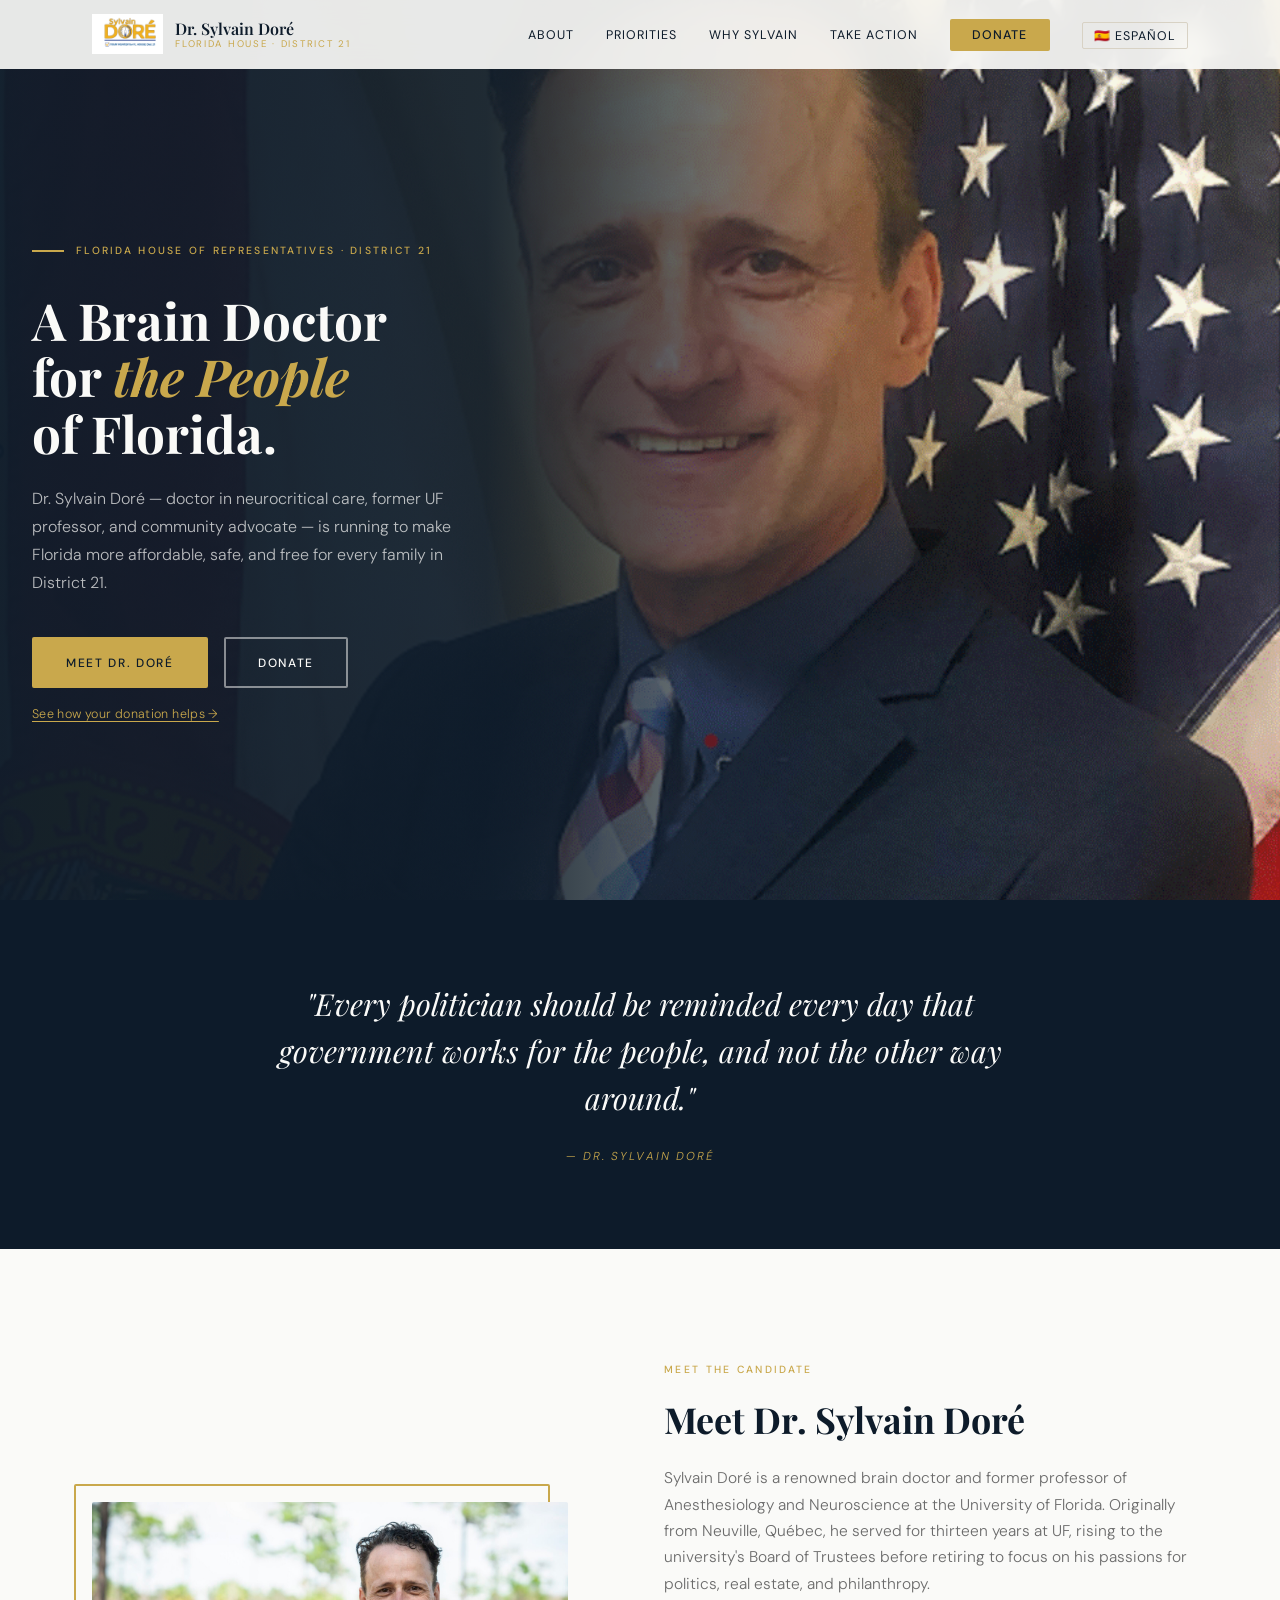
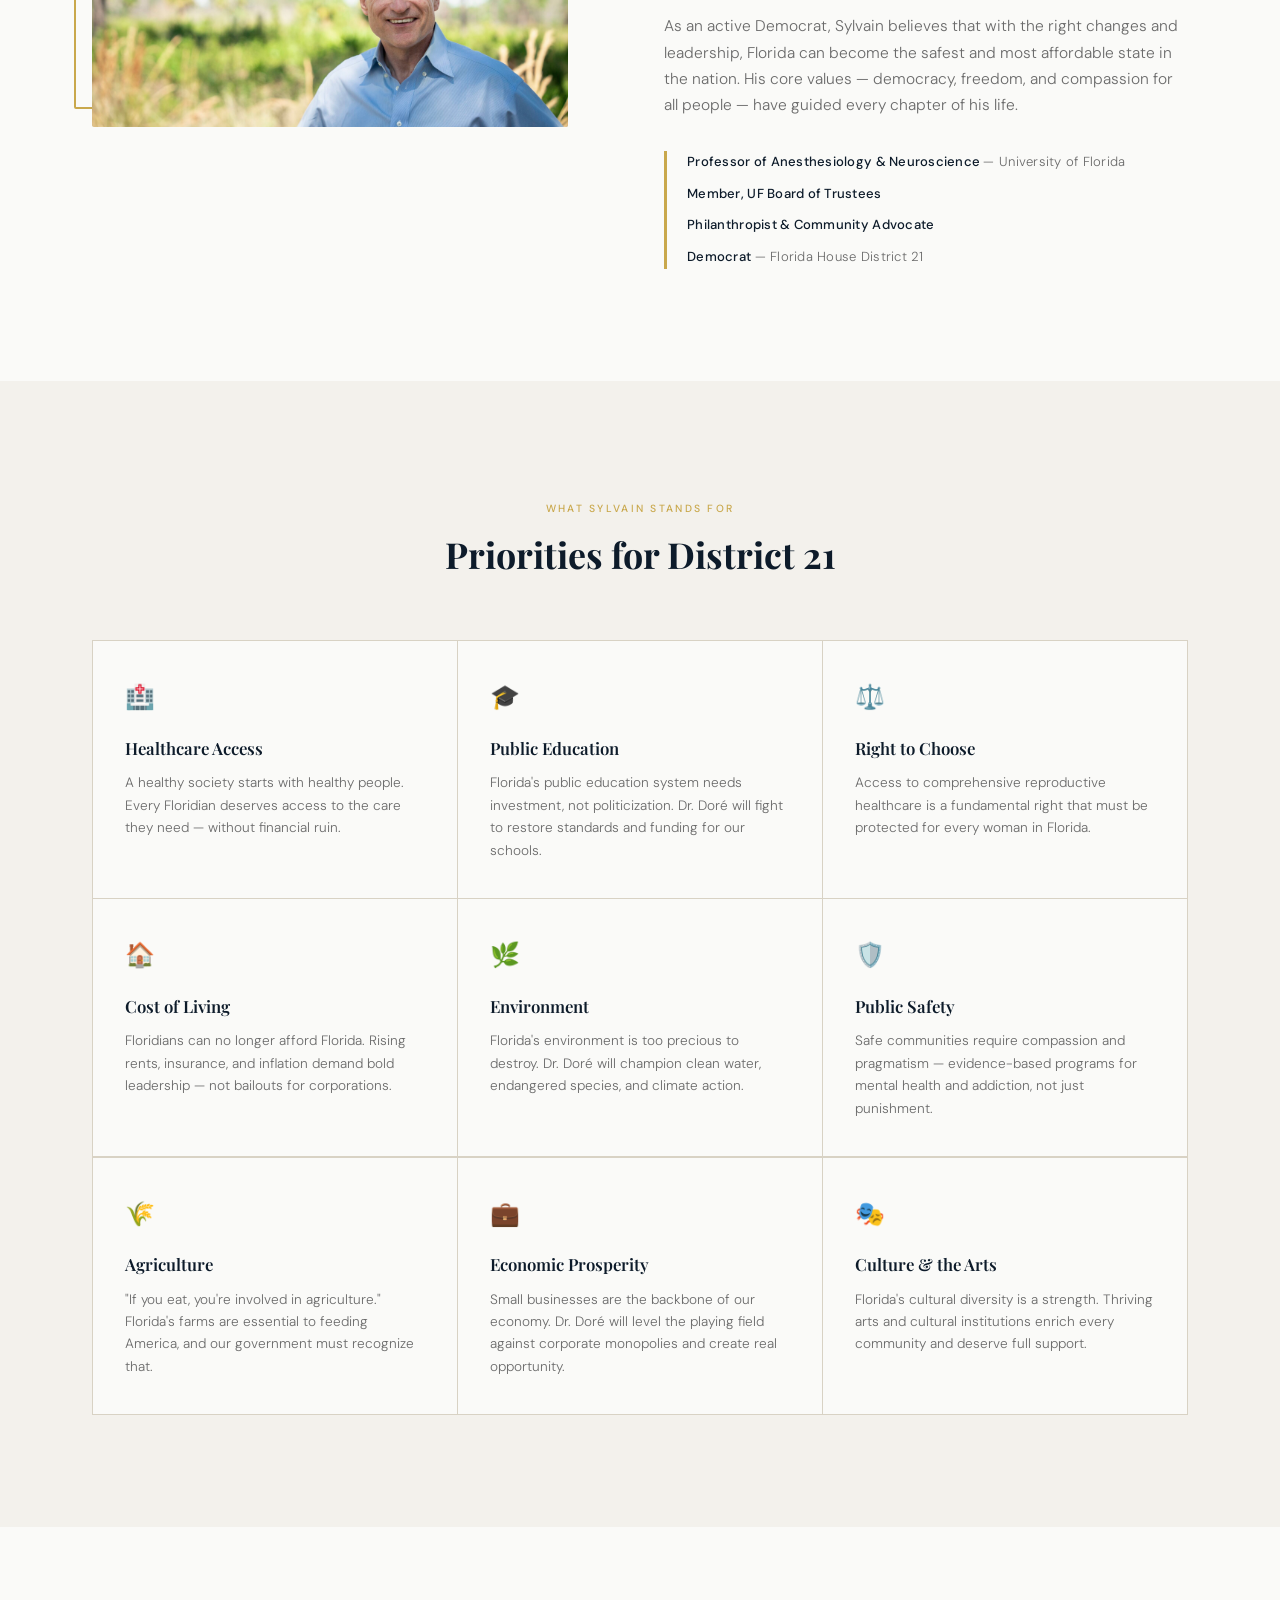
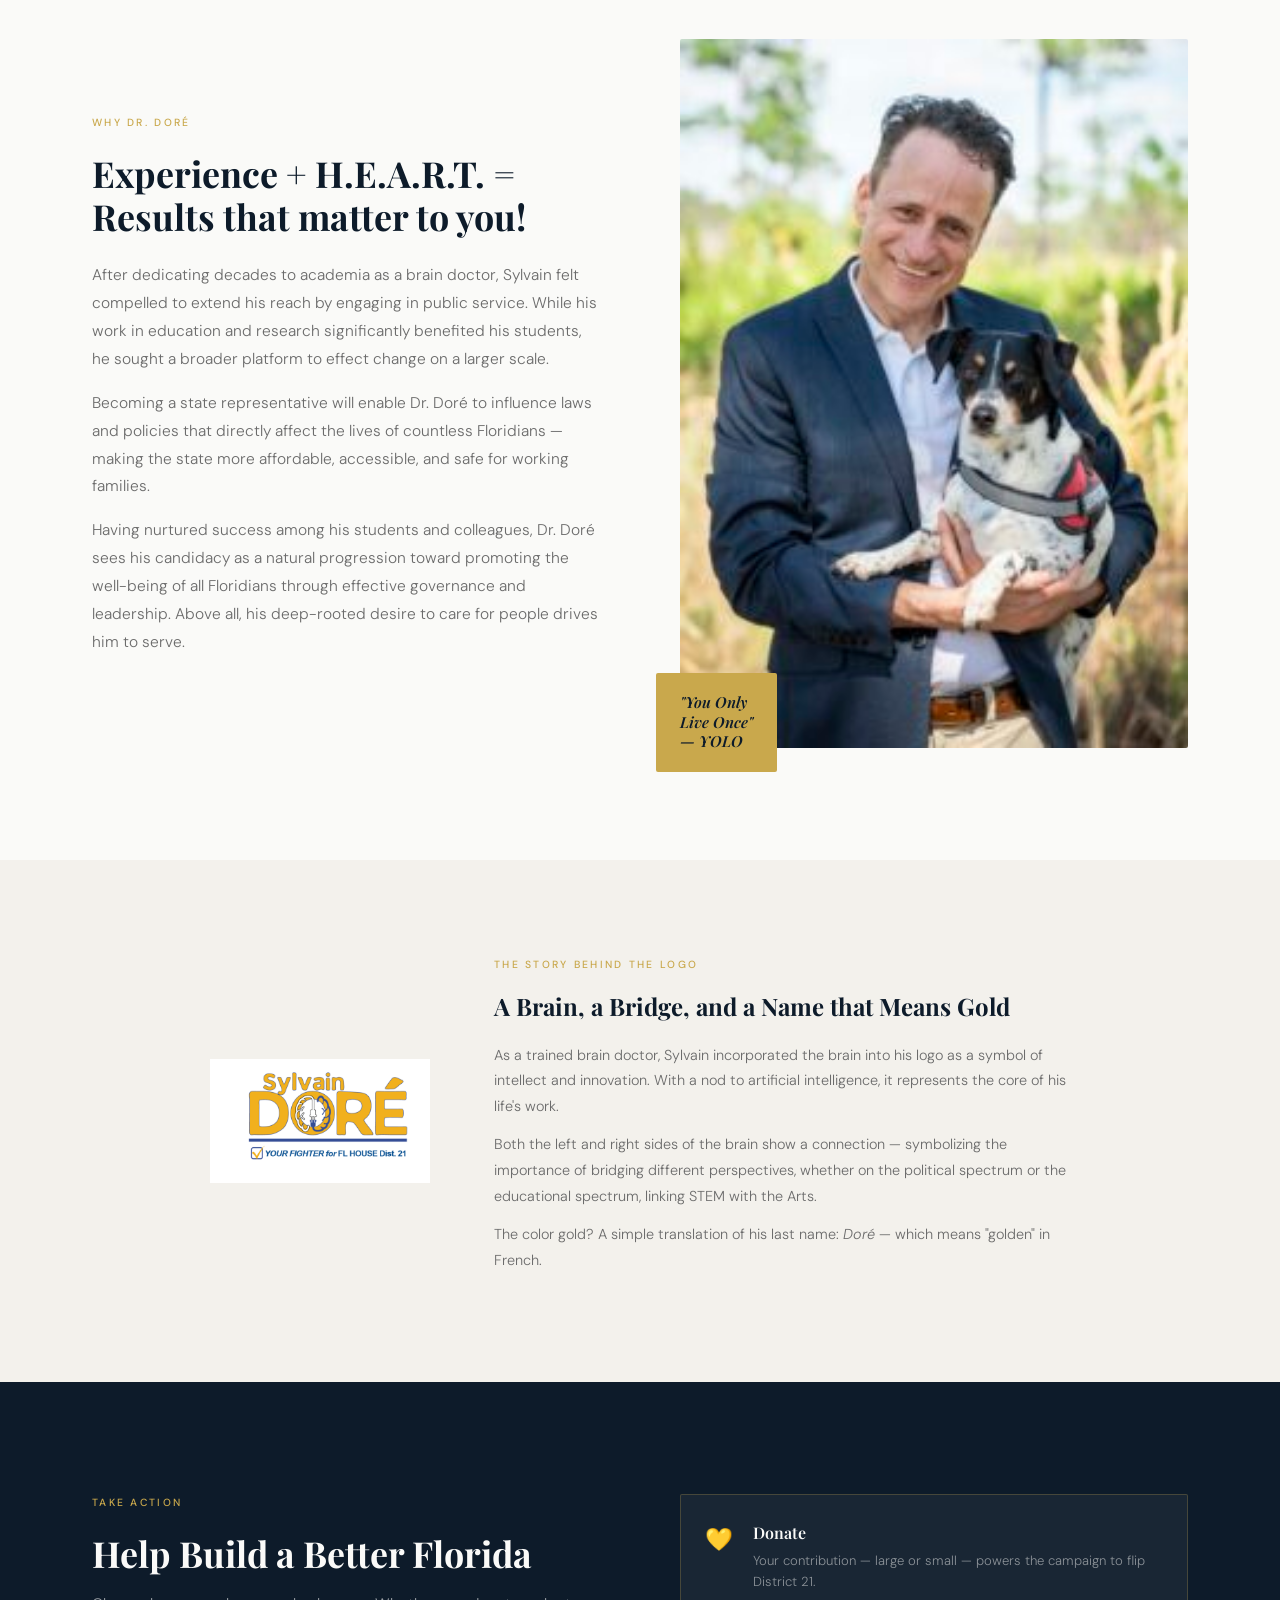
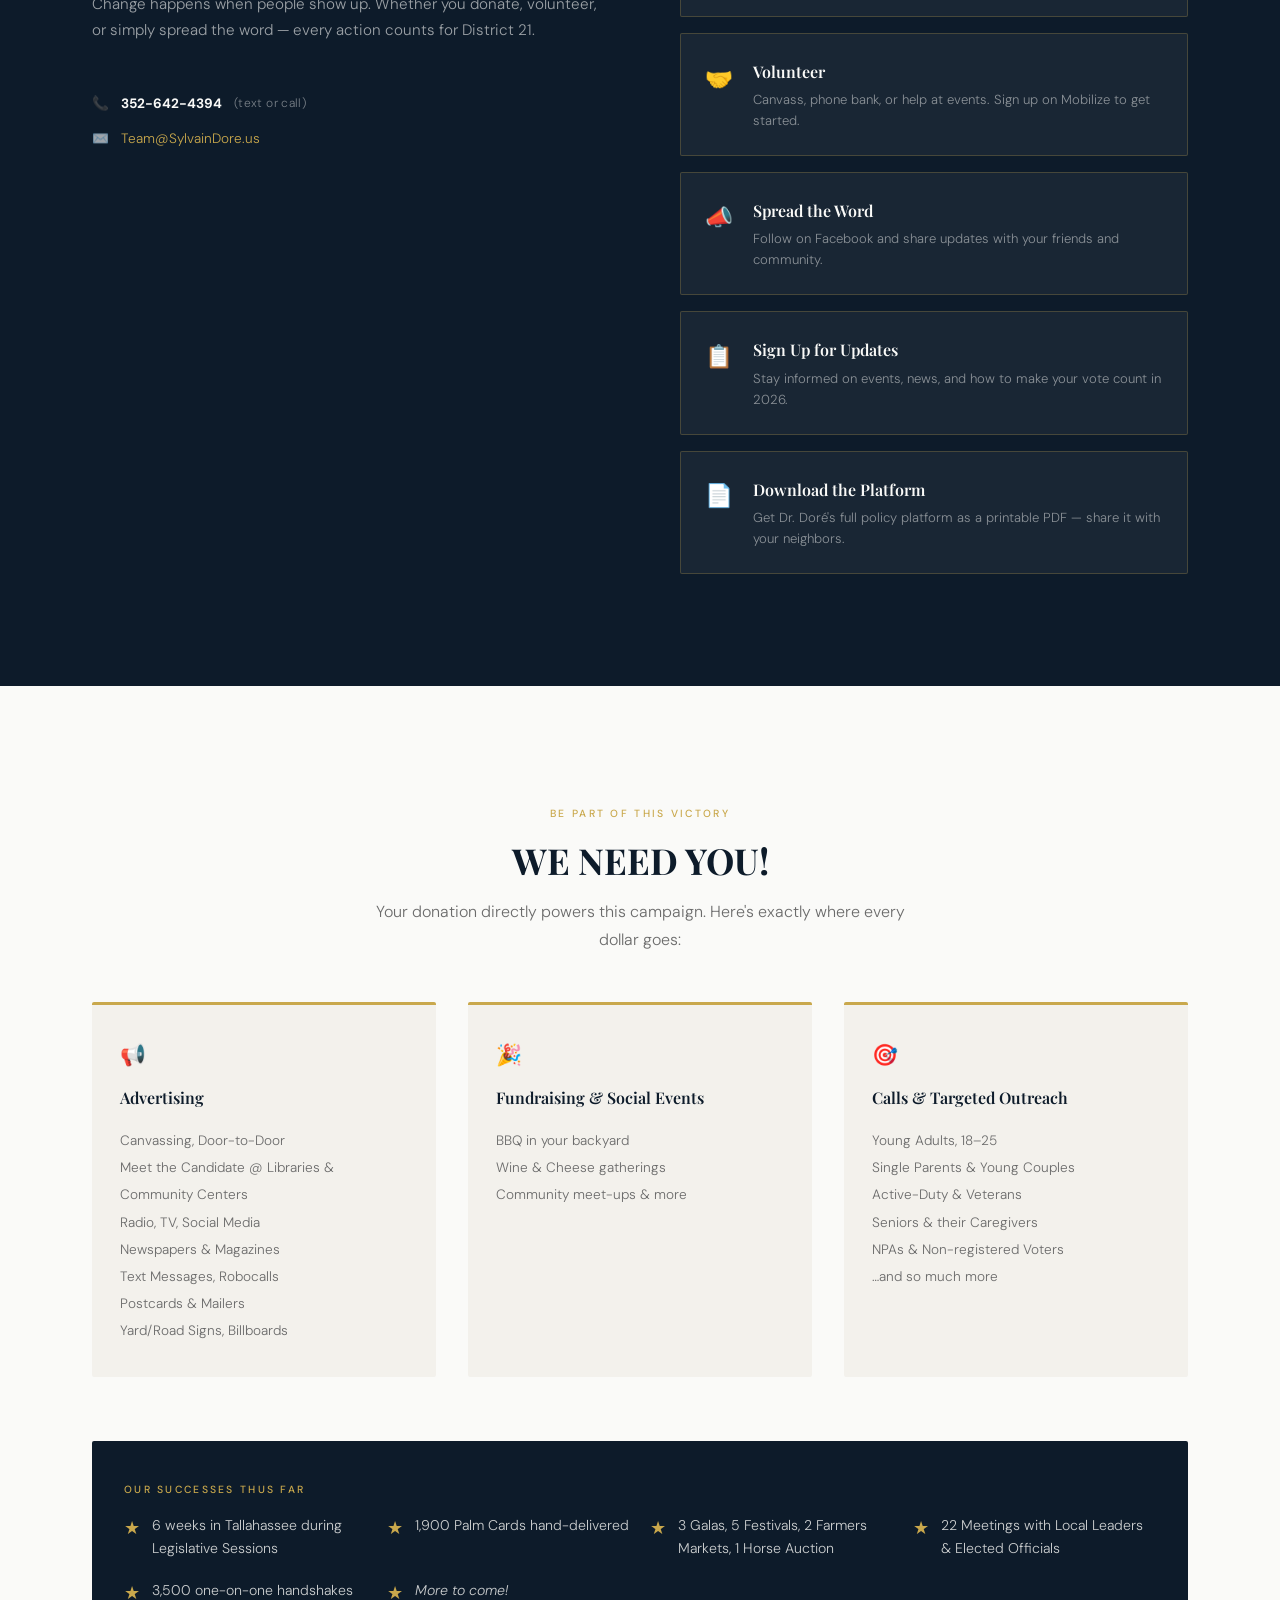
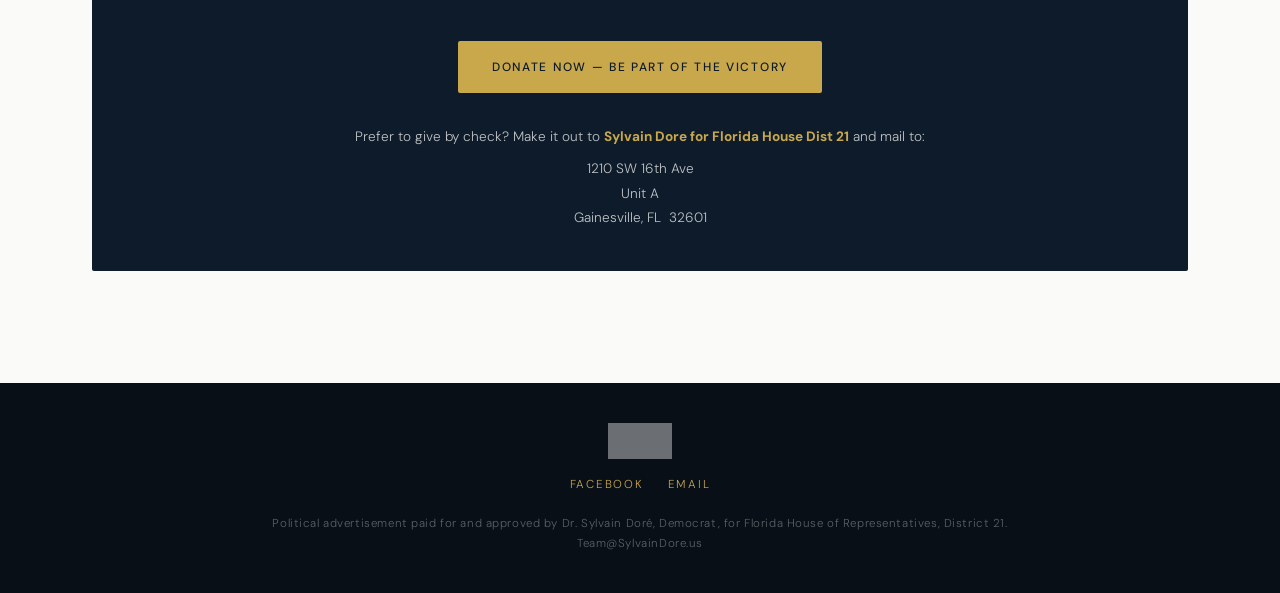
==== index.html @ 7afd7df5 "Initial commit: clean site files from server" ====
<!DOCTYPE html>
<html lang="en">
<head>
<meta charset="UTF-8" />
<meta name="viewport" content="width=device-width, initial-scale=1.0" />
<title>Dr. Sylvain Doré — Florida House District 21 | Gainesville, FL</title>
<meta name="description" content="Dr. Sylvain Doré is running for Florida House of Representatives District 21. Neuroscientist, former UF professor, and community advocate fighting for affordable, safe, and free Florida for every family in Gainesville and Alachua County." />
<meta name="keywords" content="Sylvain Doré, Florida House District 21, Gainesville Democrat, Alachua County, Florida House of Representatives, 2026 election" />
<meta name="robots" content="index, follow" />

<!-- Open Graph / Facebook -->
<meta property="og:type" content="website" />
<meta property="og:url" content="https://sylvaindore.us/" />
<meta property="og:title" content="Dr. Sylvain Doré — Florida House District 21" />
<meta property="og:description" content="Neuroscientist and community advocate running to make Florida more affordable, safe, and free for every family in District 21." />
<meta property="og:image" content="/assets/images/Sylvain_half_shot_right-1-scaled-e1713667068594.jpg" />
<meta property="og:locale" content="en_US" />
<meta property="og:site_name" content="Sylvain Doré for Florida House" />

<!-- Twitter Card (for link previews, even without an active account) -->
<meta name="twitter:card" content="summary_large_image" />
<meta name="twitter:title" content="Dr. Sylvain Doré — Florida House District 21" />
<meta name="twitter:description" content="Neuroscientist and community advocate running to make Florida more affordable, safe, and free for every family in District 21." />
<meta name="twitter:image" content="/assets/images/Sylvain_half_shot_right-1-scaled-e1713667068594.jpg" />

<link rel="preconnect" href="https://fonts.googleapis.com" />
<link rel="preconnect" href="https://fonts.gstatic.com" crossorigin />
<link href="https://fonts.googleapis.com/css2?family=Playfair+Display:ital,wght@0,400;0,600;0,700;1,400&family=DM+Sans:wght@300;400;500&display=swap" rel="stylesheet" />
<style>
  /* ── TOKENS ── */
  :root {
    --gold:       #C9A84C;
    --gold-light: #E8C97A;
    --navy:       #0D1B2A;
    --navy-mid:   #1A2E42;
    --white:      #FAFAF8;
    --off:        #F3F1EC;
    --text:       #1C1C1C;
    --muted:      #6B6B6B;
    --rule:       #D8D2C4;
    --ff-head:    'Playfair Display', Georgia, serif;
    --ff-body:    'DM Sans', sans-serif;
    --max:        1160px;
    --ease:       cubic-bezier(0.22, 1, 0.36, 1);
  }

  *, *::before, *::after { box-sizing: border-box; margin: 0; padding: 0; }

  html { scroll-behavior: smooth; font-size: 16px; }

  body {
    background: var(--white);
    color: var(--text);
    font-family: var(--ff-body);
    font-weight: 300;
    line-height: 1.7;
    -webkit-font-smoothing: antialiased;
  }

  img { display: block; max-width: 100%; }
  a { color: inherit; text-decoration: none; }

  /* ── UTILITY ── */
  .container { max-width: var(--max); margin: 0 auto; padding: 0 2rem; }
  .label {
    font-family: var(--ff-body);
    font-size: 0.65rem;
    font-weight: 500;
    letter-spacing: 0.22em;
    text-transform: uppercase;
    color: var(--gold);
  }
  .rule { width: 48px; height: 2px; background: var(--gold); display: block; }

  /* ── ANIMATIONS ── */
  @keyframes fadeUp {
    from { opacity: 0; transform: translateY(28px); }
    to   { opacity: 1; transform: translateY(0); }
  }
  @keyframes fadeIn {
    from { opacity: 0; }
    to   { opacity: 1; }
  }

  .reveal {
    opacity: 0;
    transform: translateY(24px);
    transition: opacity 0.8s var(--ease), transform 0.8s var(--ease);
  }
  .reveal.visible { opacity: 1; transform: translateY(0); }

  /* ── NAV ── */
  nav {
    position: fixed;
    top: 0; left: 0; right: 0;
    z-index: 100;
    background: rgba(250, 250, 248, 0.92);
    backdrop-filter: blur(12px);
    border-bottom: 1px solid transparent;
    transition: border-color 0.3s, box-shadow 0.3s;
  }
  nav.scrolled {
    border-color: var(--rule);
    box-shadow: 0 1px 20px rgba(0,0,0,0.06);
  }
  .nav-inner {
    display: flex;
    align-items: center;
    justify-content: space-between;
    height: 68px;
  }
  .nav-logo {
    display: flex;
    align-items: center;
    gap: 0.75rem;
  }
  .nav-logo img {
    height: 40px;
    width: auto;
  }
  .nav-wordmark {
    font-family: var(--ff-head);
    font-size: 1rem;
    font-weight: 600;
    line-height: 1.2;
    color: var(--navy);
  }
  .nav-wordmark span {
    display: block;
    font-family: var(--ff-body);
    font-size: 0.6rem;
    font-weight: 400;
    letter-spacing: 0.18em;
    text-transform: uppercase;
    color: var(--gold);
  }
  .nav-links {
    display: flex;
    align-items: center;
    gap: 2rem;
    list-style: none;
  }
  .nav-links a {
    font-size: 0.78rem;
    font-weight: 400;
    letter-spacing: 0.08em;
    text-transform: uppercase;
    color: var(--navy);
    transition: color 0.2s;
  }
  .nav-links a:hover { color: var(--gold); }

  /* ── LANG TOGGLE ── */
  .lang-toggle {
    font-size: 0.7rem;
    letter-spacing: 0.12em;
    text-transform: uppercase;
    color: var(--muted);
    border: 1px solid var(--rule);
    padding: 0.3rem 0.7rem;
    border-radius: 2px;
    transition: color 0.2s, border-color 0.2s;
  }
  .lang-toggle:hover { color: var(--gold); border-color: var(--gold); }

  /* ── HAMBURGER ── */
  .hamburger {
    display: none;
    flex-direction: column;
    justify-content: center;
    gap: 5px;
    width: 36px;
    height: 36px;
    background: none;
    border: none;
    cursor: pointer;
    padding: 4px;
    z-index: 200;
  }
  .hamburger span {
    display: block;
    height: 2px;
    background: var(--navy);
    border-radius: 2px;
    transition: transform 0.3s var(--ease), opacity 0.3s, width 0.3s;
    transform-origin: center;
  }
  .hamburger span:nth-child(2) { width: 70%; margin-left: auto; }
  .hamburger.open span:nth-child(1) { transform: translateY(7px) rotate(45deg); }
  .hamburger.open span:nth-child(2) { opacity: 0; width: 0; }
  .hamburger.open span:nth-child(3) { transform: translateY(-7px) rotate(-45deg); }

  /* ── MOBILE DRAWER ── */
  .mobile-drawer {
    display: none;
    position: fixed;
    top: 68px;
    left: 0; right: 0;
    background: rgba(250,250,248,0.97);
    backdrop-filter: blur(16px);
    border-bottom: 1px solid var(--rule);
    padding: 1.5rem 2rem 2rem;
    z-index: 99;
    flex-direction: column;
    gap: 0;
    transform: translateY(-8px);
    opacity: 0;
    transition: transform 0.3s var(--ease), opacity 0.3s;
    pointer-events: none;
  }
  .mobile-drawer.open {
    transform: translateY(0);
    opacity: 1;
    pointer-events: all;
  }
  .mobile-drawer a {
    font-size: 0.85rem;
    font-weight: 400;
    letter-spacing: 0.1em;
    text-transform: uppercase;
    color: var(--navy);
    padding: 0.9rem 0;
    border-bottom: 1px solid var(--rule);
    transition: color 0.2s;
  }
  .mobile-drawer a:last-child { border-bottom: none; }
  .mobile-drawer a:hover { color: var(--gold); }
  .mobile-drawer .btn-donate-mobile {
    margin-top: 1.25rem;
    background: var(--gold);
    color: var(--navy);
    font-weight: 500;
    padding: 0.85rem 1.5rem;
    border-radius: 2px;
    text-align: center;
    letter-spacing: 0.12em;
    border-bottom: none !important;
  }
  .mobile-drawer .btn-donate-mobile:hover { background: var(--gold-light); color: var(--navy); }
  .btn-donate {
    background: var(--gold);
    color: var(--navy) !important;
    font-weight: 500 !important;
    padding: 0.5rem 1.4rem;
    border-radius: 2px;
    transition: background 0.2s, transform 0.15s !important;
  }
  .btn-donate:hover { background: var(--gold-light) !important; transform: translateY(-1px); }

  /* ── HERO ── */
  #hero {
    min-height: 100svh;
    position: relative;
    display: flex;
    align-items: center;
    padding-top: 68px;
    background-image:
      linear-gradient(
        90deg,
        rgba(13,27,42,0.97) 0%,
        rgba(13,27,42,0.92) 38%,
        rgba(13,27,42,0.55) 58%,
        rgba(13,27,42,0.1) 75%,
        rgba(13,27,42,0) 85%
      ),
      url('/assets/images/dore_hero_mirrored_subject_right.png');
    background-size: cover;
    background-position: right center;
    animation: fadeIn 0.6s var(--ease) both;
  }
  .hero-text {
    position: relative;
    z-index: 2;
    display: flex;
    flex-direction: column;
    justify-content: center;
    padding: 6rem 3rem 6rem 2rem;
    max-width: 520px;
    margin-left: 0;
  }
  .hero-district {
    display: inline-flex;
    align-items: center;
    gap: 0.75rem;
    margin-bottom: 2rem;
  }
  .hero-district .rule { width: 32px; background: var(--gold); }
  .hero-h1 {
    font-family: var(--ff-head);
    font-size: clamp(2.6rem, 4vw, 3.6rem);
    font-weight: 700;
    line-height: 1.1;
    color: var(--white);
    margin-bottom: 1.5rem;
  }
  .hero-h1 em {
    font-style: italic;
    color: var(--gold);
  }
  .hero-sub {
    font-size: 1rem;
    color: rgba(250,250,248,0.72);
    max-width: 440px;
    margin-bottom: 2.5rem;
    line-height: 1.75;
  }
  .hero-ctas {
    display: flex;
    gap: 1rem;
    flex-wrap: wrap;
  }
  .btn-primary {
    background: var(--gold);
    color: var(--navy);
    font-family: var(--ff-body);
    font-size: 0.75rem;
    font-weight: 500;
    letter-spacing: 0.14em;
    text-transform: uppercase;
    padding: 0.85rem 2rem;
    border-radius: 2px;
    border: 2px solid var(--gold);
    cursor: pointer;
    transition: background 0.2s, color 0.2s, transform 0.15s;
  }
  .btn-primary:hover {
    background: var(--gold-light);
    border-color: var(--gold-light);
    transform: translateY(-2px);
  }
  .btn-secondary {
    background: transparent;
    color: var(--white);
    font-family: var(--ff-body);
    font-size: 0.75rem;
    font-weight: 500;
    letter-spacing: 0.14em;
    text-transform: uppercase;
    padding: 0.85rem 2rem;
    border-radius: 2px;
    border: 2px solid rgba(250,250,248,0.5);
    cursor: pointer;
    transition: background 0.2s, color 0.2s, border-color 0.2s, transform 0.15s;
  }
  .btn-secondary:hover {
    background: rgba(250,250,248,0.1);
    border-color: var(--white);
    transform: translateY(-2px);
  }

  /* ── QUOTE BAND ── */
  #quote-band {
    background: var(--navy);
    padding: 5rem 2rem;
    text-align: center;
  }
  .quote-text {
    font-family: var(--ff-head);
    font-size: clamp(1.3rem, 2.5vw, 1.9rem);
    font-style: italic;
    color: var(--white);
    max-width: 820px;
    margin: 0 auto 1.25rem;
    line-height: 1.55;
  }
  .quote-attr {
    font-size: 0.72rem;
    letter-spacing: 0.18em;
    text-transform: uppercase;
    color: var(--gold);
  }

  /* ── ABOUT ── */
  #about {
    padding: 7rem 0;
    background: var(--white);
  }
  .about-grid {
    display: grid;
    grid-template-columns: 1fr 1.1fr;
    gap: 6rem;
    align-items: center;
  }
  .about-image-wrap {
    position: relative;
  }
  .about-image-wrap img {
    width: 100%;
    border-radius: 2px;
    filter: grayscale(8%);
  }
  .about-image-wrap::before {
    content: '';
    position: absolute;
    top: -18px;
    left: -18px;
    right: 18px;
    bottom: 18px;
    border: 2px solid var(--gold);
    border-radius: 2px;
    z-index: -1;
  }
  .about-label { margin-bottom: 1.25rem; }
  .about-h2 {
    font-family: var(--ff-head);
    font-size: clamp(1.9rem, 2.8vw, 2.6rem);
    font-weight: 700;
    color: var(--navy);
    line-height: 1.2;
    margin-bottom: 1.5rem;
  }
  .about-body { color: var(--muted); font-size: 0.97rem; margin-bottom: 1rem; }
  .about-body:last-of-type { margin-bottom: 2rem; }
  .about-creds {
    display: flex;
    flex-direction: column;
    gap: 0.6rem;
    border-left: 3px solid var(--gold);
    padding-left: 1.25rem;
    margin-top: 1.75rem;
  }
  .about-cred {
    font-size: 0.82rem;
    font-weight: 500;
    color: var(--navy);
    letter-spacing: 0.02em;
  }
  .about-cred span { color: var(--muted); font-weight: 300; }

  /* ── PRIORITIES ── */
  #priorities {
    padding: 7rem 0;
    background: var(--off);
  }
  .section-header {
    text-align: center;
    margin-bottom: 4rem;
  }
  .section-label { margin-bottom: 1rem; display: inline-block; }
  .section-h2 {
    font-family: var(--ff-head);
    font-size: clamp(1.9rem, 2.8vw, 2.6rem);
    font-weight: 700;
    color: var(--navy);
    line-height: 1.2;
  }
  .priorities-grid {
    display: grid;
    grid-template-columns: repeat(3, 1fr);
    gap: 1.5px;
    background: var(--rule);
    border: 1.5px solid var(--rule);
  }
  .priority-card {
    background: var(--white);
    padding: 2.25rem 2rem;
    transition: background 0.25s;
    cursor: default;
  }
  .priority-card:hover { background: var(--navy); }
  .priority-card:hover .pc-icon { color: var(--gold); }
  .priority-card:hover .pc-title { color: var(--white); }
  .priority-card:hover .pc-text  { color: rgba(250,250,248,0.65); }
  .pc-icon {
    font-size: 1.5rem;
    margin-bottom: 1rem;
    color: var(--gold);
    transition: color 0.25s;
  }
  .pc-title {
    font-family: var(--ff-head);
    font-size: 1.05rem;
    font-weight: 600;
    color: var(--navy);
    margin-bottom: 0.6rem;
    transition: color 0.25s;
  }
  .pc-text {
    font-size: 0.85rem;
    color: var(--muted);
    line-height: 1.65;
    transition: color 0.25s;
  }

  /* ── WHY SYLVAIN ── */
  #why {
    padding: 7rem 0;
    background: var(--white);
  }
  .why-inner {
    display: grid;
    grid-template-columns: 1fr 1fr;
    gap: 5rem;
    align-items: center;
  }
  .why-h2 {
    font-family: var(--ff-head);
    font-size: clamp(1.9rem, 2.8vw, 2.6rem);
    font-weight: 700;
    color: var(--navy);
    margin-bottom: 1.5rem;
    line-height: 1.2;
  }
  .why-body { font-size: 0.97rem; color: var(--muted); margin-bottom: 1rem; line-height: 1.8; }
  .why-image {
    position: relative;
  }
  .why-image img {
    width: 100%;
    border-radius: 2px;
  }
  .why-badge {
    position: absolute;
    bottom: -1.5rem;
    left: -1.5rem;
    background: var(--gold);
    color: var(--navy);
    padding: 1.25rem 1.5rem;
    font-family: var(--ff-head);
    font-size: 0.95rem;
    font-style: italic;
    font-weight: 600;
    max-width: 220px;
    line-height: 1.3;
    border-radius: 2px;
  }

  /* ── LOGO STORY ── */
  #logo-story {
    padding: 6rem 0;
    background: var(--off);
  }
  .logo-inner {
    display: grid;
    grid-template-columns: auto 1fr;
    gap: 4rem;
    align-items: center;
    max-width: 860px;
    margin: 0 auto;
  }
  .logo-img-wrap { flex-shrink: 0; }
  .logo-img-wrap img { width: 220px; }
  .logo-story-h3 {
    font-family: var(--ff-head);
    font-size: 1.5rem;
    font-weight: 700;
    color: var(--navy);
    margin-bottom: 1rem;
  }
  .logo-story-body { font-size: 0.9rem; color: var(--muted); line-height: 1.8; margin-bottom: 0.75rem; }

  /* ── TAKE ACTION ── */
  #action {
    padding: 7rem 0;
    background: var(--navy);
  }
  .action-inner {
    display: grid;
    grid-template-columns: 1fr 1fr;
    gap: 5rem;
    align-items: start;
  }
  .action-h2 {
    font-family: var(--ff-head);
    font-size: clamp(1.9rem, 2.8vw, 2.6rem);
    font-weight: 700;
    color: var(--white);
    margin-bottom: 1rem;
    line-height: 1.2;
  }
  .action-sub { font-size: 0.95rem; color: rgba(250,250,248,0.6); margin-bottom: 2.5rem; line-height: 1.75; }
  .action-cards {
    display: flex;
    flex-direction: column;
    gap: 1rem;
  }
  .action-card {
    background: rgba(255,255,255,0.05);
    border: 1px solid rgba(201,168,76,0.25);
    border-radius: 2px;
    padding: 1.5rem;
    display: flex;
    align-items: flex-start;
    gap: 1.25rem;
    transition: background 0.2s, border-color 0.2s, transform 0.2s;
    cursor: pointer;
  }
  .action-card:hover {
    background: rgba(201,168,76,0.1);
    border-color: var(--gold);
    transform: translateX(4px);
  }
  .action-icon { font-size: 1.4rem; flex-shrink: 0; margin-top: 0.1rem; }
  .action-card-title {
    font-family: var(--ff-head);
    font-size: 1rem;
    font-weight: 600;
    color: var(--white);
    margin-bottom: 0.25rem;
  }
  .action-card-text { font-size: 0.82rem; color: rgba(250,250,248,0.5); line-height: 1.6; }
  .contact-block { margin-top: 3rem; }
  .contact-item {
    display: flex;
    align-items: center;
    gap: 0.75rem;
    color: rgba(250,250,248,0.6);
    font-size: 0.85rem;
    margin-bottom: 0.75rem;
  }
  .contact-item strong { color: var(--white); }

  /* ── FOOTER ── */
  footer {
    background: #080F17;
    padding: 2.5rem 2rem;
    text-align: center;
  }
  .footer-logo img { height: 36px; margin: 0 auto 1rem; }
  .footer-legal {
    font-size: 0.72rem;
    color: rgba(250,250,248,0.35);
    letter-spacing: 0.05em;
    line-height: 1.7;
  }
  .footer-social {
    display: flex;
    justify-content: center;
    gap: 1.5rem;
    margin-bottom: 1.25rem;
  }
  .footer-social a {
    font-size: 0.72rem;
    letter-spacing: 0.15em;
    text-transform: uppercase;
    color: var(--gold);
    transition: opacity 0.2s;
  }
  .footer-social a:hover { opacity: 0.7; }

  /* ── RESPONSIVE ── */
  @media (max-width: 900px) {
    #hero { background-position: center right 25%; }
    .hero-text { padding: 5rem 2rem 3rem; max-width: 100%; margin: 0; background: linear-gradient(to bottom, rgba(13,27,42,0.92) 0%, rgba(13,27,42,0.7) 100%); border-radius: 0; }
    .about-grid, .why-inner, .action-inner, .logo-inner { grid-template-columns: 1fr; gap: 3rem; }
    .about-image-wrap::before { display: none; }
    .priorities-grid { grid-template-columns: 1fr 1fr; }
    .why-badge { display: none; }
    .nav-links { display: none; }
    .hamburger { display: flex; }
    .mobile-drawer { display: flex; }
    .donate-cols { grid-template-columns: 1fr !important; }
  }
  @media (max-width: 580px) {
    .priorities-grid { grid-template-columns: 1fr; }
  }
</style>
</head>
<body>

<!-- ── NAV ── -->
<nav id="main-nav">
  <div class="container nav-inner">
    <a href="#hero" class="nav-logo">
      <img
        src="/assets/images/logo_dore.png"
        alt="Sylvain Doré logo"
        onerror="this.style.display='none'"
      />
      <div class="nav-wordmark">
        Dr. Sylvain Doré
        <span>Florida House · District 21</span>
      </div>
    </a>
    <ul class="nav-links">
      <li><a href="#about">About</a></li>
      <li><a href="#priorities">Priorities</a></li>
      <li><a href="#why">Why Sylvain</a></li>
      <li><a href="#action">Take Action</a></li>
      <li><a href="https://secure.actblue.com/donate/sylvain-dore-1" class="btn-donate" target="_blank" rel="noopener">Donate</a></li>
      <li><a href="/index-es.html" class="lang-toggle">🇪🇸 Español</a></li>
    </ul>

    <button class="hamburger" id="hamburger" aria-label="Open menu" aria-expanded="false">
      <span></span><span></span><span></span>
    </button>
  </div>
</nav>

<!-- ── MOBILE DRAWER ── -->
<div class="mobile-drawer" id="mobile-drawer" aria-hidden="true">
  <a href="#about" class="drawer-link">About</a>
  <a href="#priorities" class="drawer-link">Priorities</a>
  <a href="#why" class="drawer-link">Why Sylvain</a>
  <a href="#action" class="drawer-link">Take Action</a>
  <a href="/index-es.html" class="drawer-link">🇪🇸 Español</a>
  <a href="https://secure.actblue.com/donate/sylvain-dore-1" class="btn-donate-mobile" target="_blank" rel="noopener">Donate</a>
</div>

<!-- ── HERO ── -->
<section id="hero">
  <div class="hero-text">
    <div class="hero-district">
      <span class="rule"></span>
      <span class="label">Florida House of Representatives · District 21</span>
    </div>
    <h1 class="hero-h1">
      A Brain Doctor<br/>for <em>the People</em><br/>of Florida.
    </h1>
    <p class="hero-sub">
      Dr. Sylvain Doré — doctor in neurocritical care, former UF professor, and community advocate — is running to make Florida more affordable, safe, and free for every family in District 21.
    </p>
    <div class="hero-ctas">
      <a href="#about" class="btn-primary">Meet Dr. Doré</a>
      <a href="#donate-impact" class="btn-secondary">Donate</a>
    </div>
    <p style="margin-top:1rem;font-size:0.78rem;letter-spacing:0.03em;">
      <a href="#donate-impact" style="color:var(--gold);text-decoration:underline;text-underline-offset:3px;">See how your donation helps →</a>
    </p>
  </div>
</section>

<!-- ── QUOTE BAND ── -->
<section id="quote-band">
  <blockquote>
    <p class="quote-text">"Every politician should be reminded every day that government works for the people, and not the other way around."</p>
    <cite class="quote-attr">— Dr. Sylvain Doré</cite>
  </blockquote>
</section>

<!-- ── ABOUT ── -->
<section id="about">
  <div class="container">
    <div class="about-grid">
      <div class="about-image-wrap reveal">
        <img
          src="/assets/images/Sylvain_half_shot_right-1-scaled-e1713667068594.jpg"
          alt="Dr. Sylvain Doré — portrait"
        />
      </div>
      <div class="reveal">
        <p class="label about-label">Meet the Candidate</p>
        <h2 class="about-h2">Meet Dr. Sylvain Doré</h2>
        <p class="about-body">
          Sylvain Doré is a renowned brain doctor and former professor of Anesthesiology and Neuroscience at the University of Florida. Originally from Neuville, Québec, he served for thirteen years at UF, rising to the university's Board of Trustees before retiring to focus on his passions for politics, real estate, and philanthropy.
        </p>
        <p class="about-body">
          As an active Democrat, Sylvain believes that with the right changes and leadership, Florida can become the safest and most affordable state in the nation. His core values — democracy, freedom, and compassion for all people — have guided every chapter of his life.
        </p>
        <div class="about-creds">
          <div class="about-cred">Professor of Anesthesiology &amp; Neuroscience <span>— University of Florida</span></div>
          <div class="about-cred">Member, UF Board of Trustees</div>
          <div class="about-cred">Philanthropist &amp; Community Advocate</div>
          <div class="about-cred">Democrat <span>— Florida House District 21</span></div>
        </div>
      </div>
    </div>
  </div>
</section>

<!-- ── PRIORITIES ── -->
<section id="priorities">
  <div class="container">
    <div class="section-header reveal">
      <span class="label section-label">What Sylvain Stands For</span>
      <h2 class="section-h2">Priorities for District 21</h2>
    </div>
    <div class="priorities-grid">
      <div class="priority-card reveal">
        <div class="pc-icon">🏥</div>
        <div class="pc-title">Healthcare Access</div>
        <p class="pc-text">A healthy society starts with healthy people. Every Floridian deserves access to the care they need — without financial ruin.</p>
      </div>
      <div class="priority-card reveal">
        <div class="pc-icon">🎓</div>
        <div class="pc-title">Public Education</div>
        <p class="pc-text">Florida's public education system needs investment, not politicization. Dr. Doré will fight to restore standards and funding for our schools.</p>
      </div>
      <div class="priority-card reveal">
        <div class="pc-icon">⚖️</div>
        <div class="pc-title">Right to Choose</div>
        <p class="pc-text">Access to comprehensive reproductive healthcare is a fundamental right that must be protected for every woman in Florida.</p>
      </div>
      <div class="priority-card reveal">
        <div class="pc-icon">🏠</div>
        <div class="pc-title">Cost of Living</div>
        <p class="pc-text">Floridians can no longer afford Florida. Rising rents, insurance, and inflation demand bold leadership — not bailouts for corporations.</p>
      </div>
      <div class="priority-card reveal">
        <div class="pc-icon">🌿</div>
        <div class="pc-title">Environment</div>
        <p class="pc-text">Florida's environment is too precious to destroy. Dr. Doré will champion clean water, endangered species, and climate action.</p>
      </div>
      <div class="priority-card reveal">
        <div class="pc-icon">🛡️</div>
        <div class="pc-title">Public Safety</div>
        <p class="pc-text">Safe communities require compassion and pragmatism — evidence-based programs for mental health and addiction, not just punishment.</p>
      </div>
      <div class="priority-card reveal">
        <div class="pc-icon">🌾</div>
        <div class="pc-title">Agriculture</div>
        <p class="pc-text">"If you eat, you're involved in agriculture." Florida's farms are essential to feeding America, and our government must recognize that.</p>
      </div>
      <div class="priority-card reveal">
        <div class="pc-icon">💼</div>
        <div class="pc-title">Economic Prosperity</div>
        <p class="pc-text">Small businesses are the backbone of our economy. Dr. Doré will level the playing field against corporate monopolies and create real opportunity.</p>
      </div>
      <div class="priority-card reveal">
        <div class="pc-icon">🎭</div>
        <div class="pc-title">Culture &amp; the Arts</div>
        <p class="pc-text">Florida's cultural diversity is a strength. Thriving arts and cultural institutions enrich every community and deserve full support.</p>
      </div>
    </div>
  </div>
</section>

<!-- ── WHY SYLVAIN ── -->
<section id="why">
  <div class="container">
    <div class="why-inner">
      <div class="reveal">
        <span class="label" style="display:block;margin-bottom:1.25rem;">Why Dr. Doré</span>
        <h2 class="why-h2">Experience + H.E.A.R.T. = Results that matter to you!</h2>
        <p class="why-body">
          After dedicating decades to academia as a brain doctor, Sylvain felt compelled to extend his reach by engaging in public service. While his work in education and research significantly benefited his students, he sought a broader platform to effect change on a larger scale.
        </p>
        <p class="why-body">
          Becoming a state representative will enable Dr. Doré to influence laws and policies that directly affect the lives of countless Floridians — making the state more affordable, accessible, and safe for working families.
        </p>
        <p class="why-body">
          Having nurtured success among his students and colleagues, Dr. Doré sees his candidacy as a natural progression toward promoting the well-being of all Floridians through effective governance and leadership. Above all, his deep-rooted desire to care for people drives him to serve.
        </p>
      </div>
      <div class="why-image reveal">
        <img
          src="/assets/uploads/2024/06/Syl_Yolo5-215x300.jpg"
          alt="Sylvain Doré with YOLO"
        />
        <div class="why-badge">"You Only<br/>Live Once"<br/>— YOLO</div>
      </div>
    </div>
  </div>
</section>

<!-- ── LOGO STORY ── -->
<section id="logo-story">
  <div class="container">
    <div class="logo-inner reveal">
      <div class="logo-img-wrap">
        <img
          src="/assets/images/logo_dore.png"
          alt="Sylvain Doré campaign logo"
        />
      </div>
      <div>
        <span class="label" style="display:block;margin-bottom:0.75rem;">The Story Behind the Logo</span>
        <h3 class="logo-story-h3">A Brain, a Bridge, and a Name that Means Gold</h3>
        <p class="logo-story-body">
          As a trained brain doctor, Sylvain incorporated the brain into his logo as a symbol of intellect and innovation. With a nod to artificial intelligence, it represents the core of his life's work.
        </p>
        <p class="logo-story-body">
          Both the left and right sides of the brain show a connection — symbolizing the importance of bridging different perspectives, whether on the political spectrum or the educational spectrum, linking STEM with the Arts.
        </p>
        <p class="logo-story-body">
          The color gold? A simple translation of his last name: <em>Doré</em> — which means "golden" in French.
        </p>
      </div>
    </div>
  </div>
</section>

<!-- ── TAKE ACTION ── -->
<section id="action">
  <div class="container">
    <div class="action-inner">
      <div class="reveal">
        <span class="label" style="display:block;margin-bottom:1.25rem;color:var(--gold);">Take Action</span>
        <h2 class="action-h2">Help Build a Better Florida</h2>
        <p class="action-sub">
          Change happens when people show up. Whether you donate, volunteer, or simply spread the word — every action counts for District 21.
        </p>
        <div class="contact-block">
          <div class="contact-item">📞 <strong>352-642-4394</strong> <span style="font-size:0.75rem;font-weight:300;color:rgba(250,250,248,0.45);letter-spacing:0.03em;">(text or call)</span></div>
          <div class="contact-item">✉️ <a href="mailto:Team@SylvainDore.us" style="color:var(--gold)">Team@SylvainDore.us</a></div>
        </div>
      </div>
      <div class="action-cards reveal">
        <a href="https://secure.actblue.com/donate/sylvain-dore-1" target="_blank" rel="noopener" class="action-card">
          <div class="action-icon">💛</div>
          <div>
            <div class="action-card-title">Donate</div>
            <p class="action-card-text">Your contribution — large or small — powers the campaign to flip District 21.</p>
          </div>
        </a>
        <a href="https://www.mobilize.us/sylvaindore/" target="_blank" class="action-card">
          <div class="action-icon">🤝</div>
          <div>
            <div class="action-card-title">Volunteer</div>
            <p class="action-card-text">Canvass, phone bank, or help at events. Sign up on Mobilize to get started.</p>
          </div>
        </a>
        <a href="https://www.facebook.com/profile.php?id=61557299093159" target="_blank" class="action-card">
          <div class="action-icon">📣</div>
          <div>
            <div class="action-card-title">Spread the Word</div>
            <p class="action-card-text">Follow on Facebook and share updates with your friends and community.</p>
          </div>
        </a>
        <a href="https://sylvaindore.us/take-action-contact-us/" target="_blank" class="action-card">
          <div class="action-icon">📋</div>
          <div>
            <div class="action-card-title">Sign Up for Updates</div>
            <p class="action-card-text">Stay informed on events, news, and how to make your vote count in 2026.</p>
          </div>
        </a>
        <a href="/assets/docs/dore-platform-2026.pdf" download class="action-card">
          <div class="action-icon">📄</div>
          <div>
            <div class="action-card-title">Download the Platform</div>
            <p class="action-card-text">Get Dr. Doré's full policy platform as a printable PDF — share it with your neighbors.</p>
          </div>
        </a>
      </div>
    </div>
  </div>
</section>

<!-- ── DONATION IMPACT ── -->
<section id="donate-impact" style="padding:7rem 0;background:var(--white);">
  <div class="container">
    <div class="section-header reveal" style="margin-bottom:3rem;">
      <span class="label section-label">Be Part of This Victory</span>
      <h2 class="section-h2" style="color:var(--navy);">WE NEED YOU!</h2>
      <p style="margin-top:1rem;font-size:1rem;color:var(--muted);max-width:560px;margin-left:auto;margin-right:auto;line-height:1.75;">Your donation directly powers this campaign. Here's exactly where every dollar goes:</p>
    </div>
    <div style="display:grid;grid-template-columns:repeat(3,1fr);gap:2rem;" class="donate-cols">

      <div class="reveal" style="background:var(--off);border-top:3px solid var(--gold);padding:2rem 1.75rem;border-radius:2px;">
        <div style="font-size:1.3rem;margin-bottom:0.75rem;">📢</div>
        <div style="font-family:var(--ff-head);font-size:1rem;font-weight:600;color:var(--navy);margin-bottom:1rem;">Advertising</div>
        <ul style="list-style:none;font-size:0.85rem;color:var(--muted);line-height:2;">
          <li>Canvassing, Door-to-Door</li>
          <li>Meet the Candidate @ Libraries &amp; Community Centers</li>
          <li>Radio, TV, Social Media</li>
          <li>Newspapers &amp; Magazines</li>
          <li>Text Messages, Robocalls</li>
          <li>Postcards &amp; Mailers</li>
          <li>Yard/Road Signs, Billboards</li>
        </ul>
      </div>

      <div class="reveal" style="background:var(--off);border-top:3px solid var(--gold);padding:2rem 1.75rem;border-radius:2px;">
        <div style="font-size:1.3rem;margin-bottom:0.75rem;">🎉</div>
        <div style="font-family:var(--ff-head);font-size:1rem;font-weight:600;color:var(--navy);margin-bottom:1rem;">Fundraising &amp; Social Events</div>
        <ul style="list-style:none;font-size:0.85rem;color:var(--muted);line-height:2;">
          <li>BBQ in your backyard</li>
          <li>Wine &amp; Cheese gatherings</li>
          <li>Community meet-ups &amp; more</li>
        </ul>
      </div>

      <div class="reveal" style="background:var(--off);border-top:3px solid var(--gold);padding:2rem 1.75rem;border-radius:2px;">
        <div style="font-size:1.3rem;margin-bottom:0.75rem;">🎯</div>
        <div style="font-family:var(--ff-head);font-size:1rem;font-weight:600;color:var(--navy);margin-bottom:1rem;">Calls &amp; Targeted Outreach</div>
        <ul style="list-style:none;font-size:0.85rem;color:var(--muted);line-height:2;">
          <li>Young Adults, 18–25</li>
          <li>Single Parents &amp; Young Couples</li>
          <li>Active-Duty &amp; Veterans</li>
          <li>Seniors &amp; their Caregivers</li>
          <li>NPAs &amp; Non-registered Voters</li>
          <li>…and so much more</li>
        </ul>
      </div>

    </div>

    <!-- Successes -->
    <div class="reveal" style="margin-top:4rem;background:var(--navy);border-radius:2px;padding:2.5rem 2rem;">
      <p class="label" style="margin-bottom:1rem;display:block;">Our Successes Thus Far</p>
      <div style="display:grid;grid-template-columns:repeat(auto-fit,minmax(200px,1fr));gap:1.25rem;">
        <div style="display:flex;align-items:flex-start;gap:0.75rem;">
          <span style="color:var(--gold);font-size:1.1rem;flex-shrink:0;">★</span>
          <span style="font-size:0.88rem;color:rgba(250,250,248,0.8);line-height:1.6;">6 weeks in Tallahassee during Legislative Sessions</span>
        </div>
        <div style="display:flex;align-items:flex-start;gap:0.75rem;">
          <span style="color:var(--gold);font-size:1.1rem;flex-shrink:0;">★</span>
          <span style="font-size:0.88rem;color:rgba(250,250,248,0.8);line-height:1.6;">1,900 Palm Cards hand-delivered</span>
        </div>
        <div style="display:flex;align-items:flex-start;gap:0.75rem;">
          <span style="color:var(--gold);font-size:1.1rem;flex-shrink:0;">★</span>
          <span style="font-size:0.88rem;color:rgba(250,250,248,0.8);line-height:1.6;">3 Galas, 5 Festivals, 2 Farmers Markets, 1 Horse Auction</span>
        </div>
        <div style="display:flex;align-items:flex-start;gap:0.75rem;">
          <span style="color:var(--gold);font-size:1.1rem;flex-shrink:0;">★</span>
          <span style="font-size:0.88rem;color:rgba(250,250,248,0.8);line-height:1.6;">22 Meetings with Local Leaders &amp; Elected Officials</span>
        </div>
        <div style="display:flex;align-items:flex-start;gap:0.75rem;">
          <span style="color:var(--gold);font-size:1.1rem;flex-shrink:0;">★</span>
          <span style="font-size:0.88rem;color:rgba(250,250,248,0.8);line-height:1.6;">3,500 one-on-one handshakes</span>
        </div>
        <div style="display:flex;align-items:flex-start;gap:0.75rem;">
          <span style="color:var(--gold);font-size:1.1rem;flex-shrink:0;">★</span>
          <span style="font-size:0.88rem;color:rgba(250,250,248,0.8);line-height:1.6;font-style:italic;">More to come!</span>
        </div>
      </div>
      <div style="margin-top:2rem;text-align:center;">
        <a href="https://secure.actblue.com/donate/sylvain-dore-1" target="_blank" rel="noopener" class="btn-primary" style="display:inline-block;background:var(--gold);color:var(--navy);border-color:var(--gold);">Donate Now — Be Part of the Victory</a>
      </div>
      <div style="margin-top:2rem;text-align:center;color:rgba(250,250,248,0.75);font-size:0.85rem;line-height:1.8;">
        <p>Prefer to give by check? Make it out to <strong style="color:var(--gold);">Sylvain Dore for Florida House Dist 21</strong> and mail to:</p>
        <p style="margin-top:0.5rem;">1210 SW 16th Ave<br/>Unit A<br/>Gainesville, FL &nbsp;32601</p>
      </div>
    </div>

  </div>
</section>

<!-- ── FOOTER ── -->
<footer>
  <div class="footer-logo">
    <img
      src="/assets/images/logo_dore.png"
      alt="Sylvain Doré logo"
      style="filter:brightness(0) invert(1) opacity(0.4);"
      onerror="this.style.display='none'"
    />
  </div>
  <div class="footer-social">
    <a href="https://www.facebook.com/profile.php?id=61557299093159" target="_blank">Facebook</a>
    <a href="mailto:Team@SylvainDore.us">Email</a>
  </div>
  <p class="footer-legal">
    Political advertisement paid for and approved by Dr. Sylvain Doré, Democrat, for Florida House of Representatives, District 21.<br/>
    Team@SylvainDore.us
  </p>
</footer>

<script>
  // Nav scroll state
  const nav = document.getElementById('main-nav');
  window.addEventListener('scroll', () => {
    nav.classList.toggle('scrolled', window.scrollY > 20);
  }, { passive: true });

  // Hamburger / mobile drawer
  const hamburger = document.getElementById('hamburger');
  const drawer = document.getElementById('mobile-drawer');
  hamburger.addEventListener('click', () => {
    const isOpen = hamburger.classList.toggle('open');
    drawer.classList.toggle('open', isOpen);
    hamburger.setAttribute('aria-expanded', isOpen);
    drawer.setAttribute('aria-hidden', !isOpen);
  });
  // Close drawer on link click
  drawer.querySelectorAll('a').forEach(link => {
    link.addEventListener('click', () => {
      hamburger.classList.remove('open');
      drawer.classList.remove('open');
      hamburger.setAttribute('aria-expanded', false);
      drawer.setAttribute('aria-hidden', true);
    });
  });
  // Close drawer on outside click
  document.addEventListener('click', (e) => {
    if (!nav.contains(e.target) && !drawer.contains(e.target)) {
      hamburger.classList.remove('open');
      drawer.classList.remove('open');
      hamburger.setAttribute('aria-expanded', false);
      drawer.setAttribute('aria-hidden', true);
    }
  });

  // Scroll reveal
  const revealEls = document.querySelectorAll('.reveal');
  const observer = new IntersectionObserver((entries) => {
    entries.forEach((entry, i) => {
      if (entry.isIntersecting) {
        // stagger siblings slightly
        const siblings = [...entry.target.parentElement.querySelectorAll('.reveal')];
        const idx = siblings.indexOf(entry.target);
        setTimeout(() => {
          entry.target.classList.add('visible');
        }, idx * 80);
        observer.unobserve(entry.target);
      }
    });
  }, { threshold: 0.12 });
  revealEls.forEach(el => observer.observe(el));
</script>
</body>
</html>
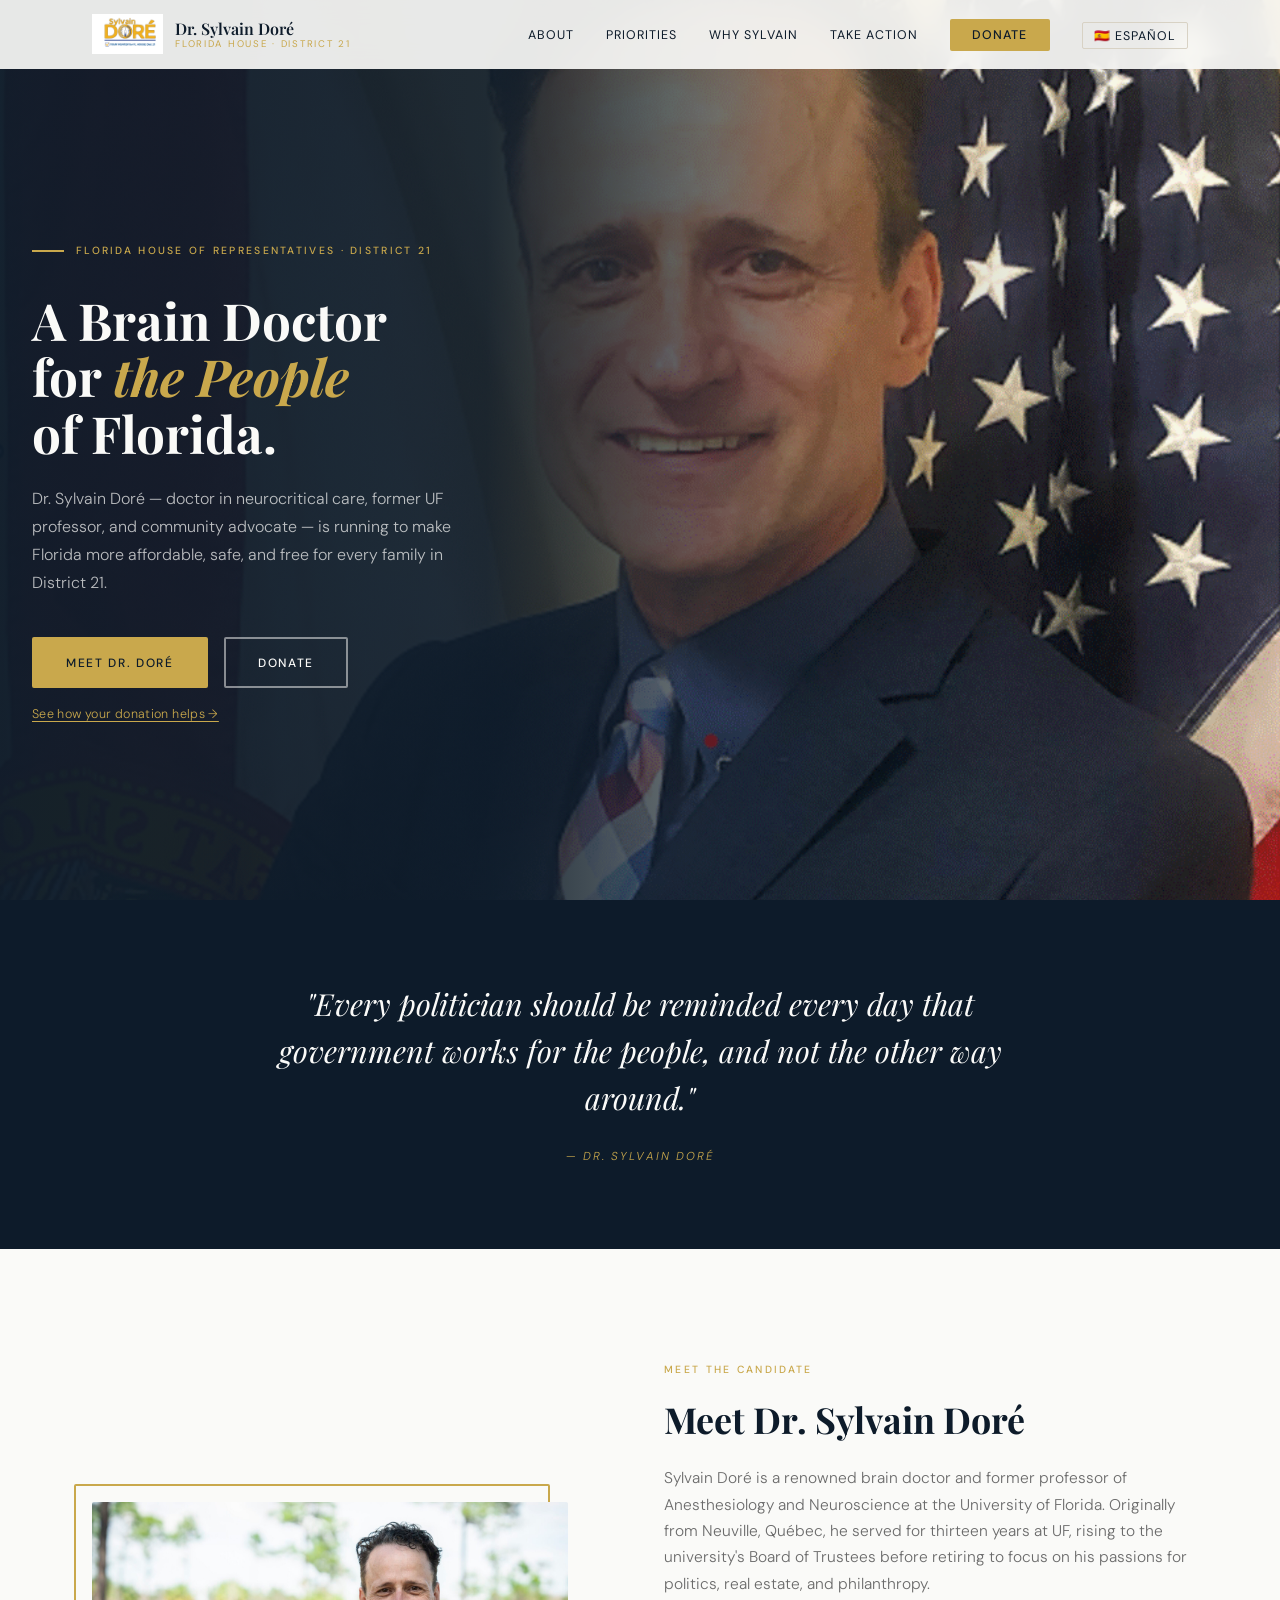
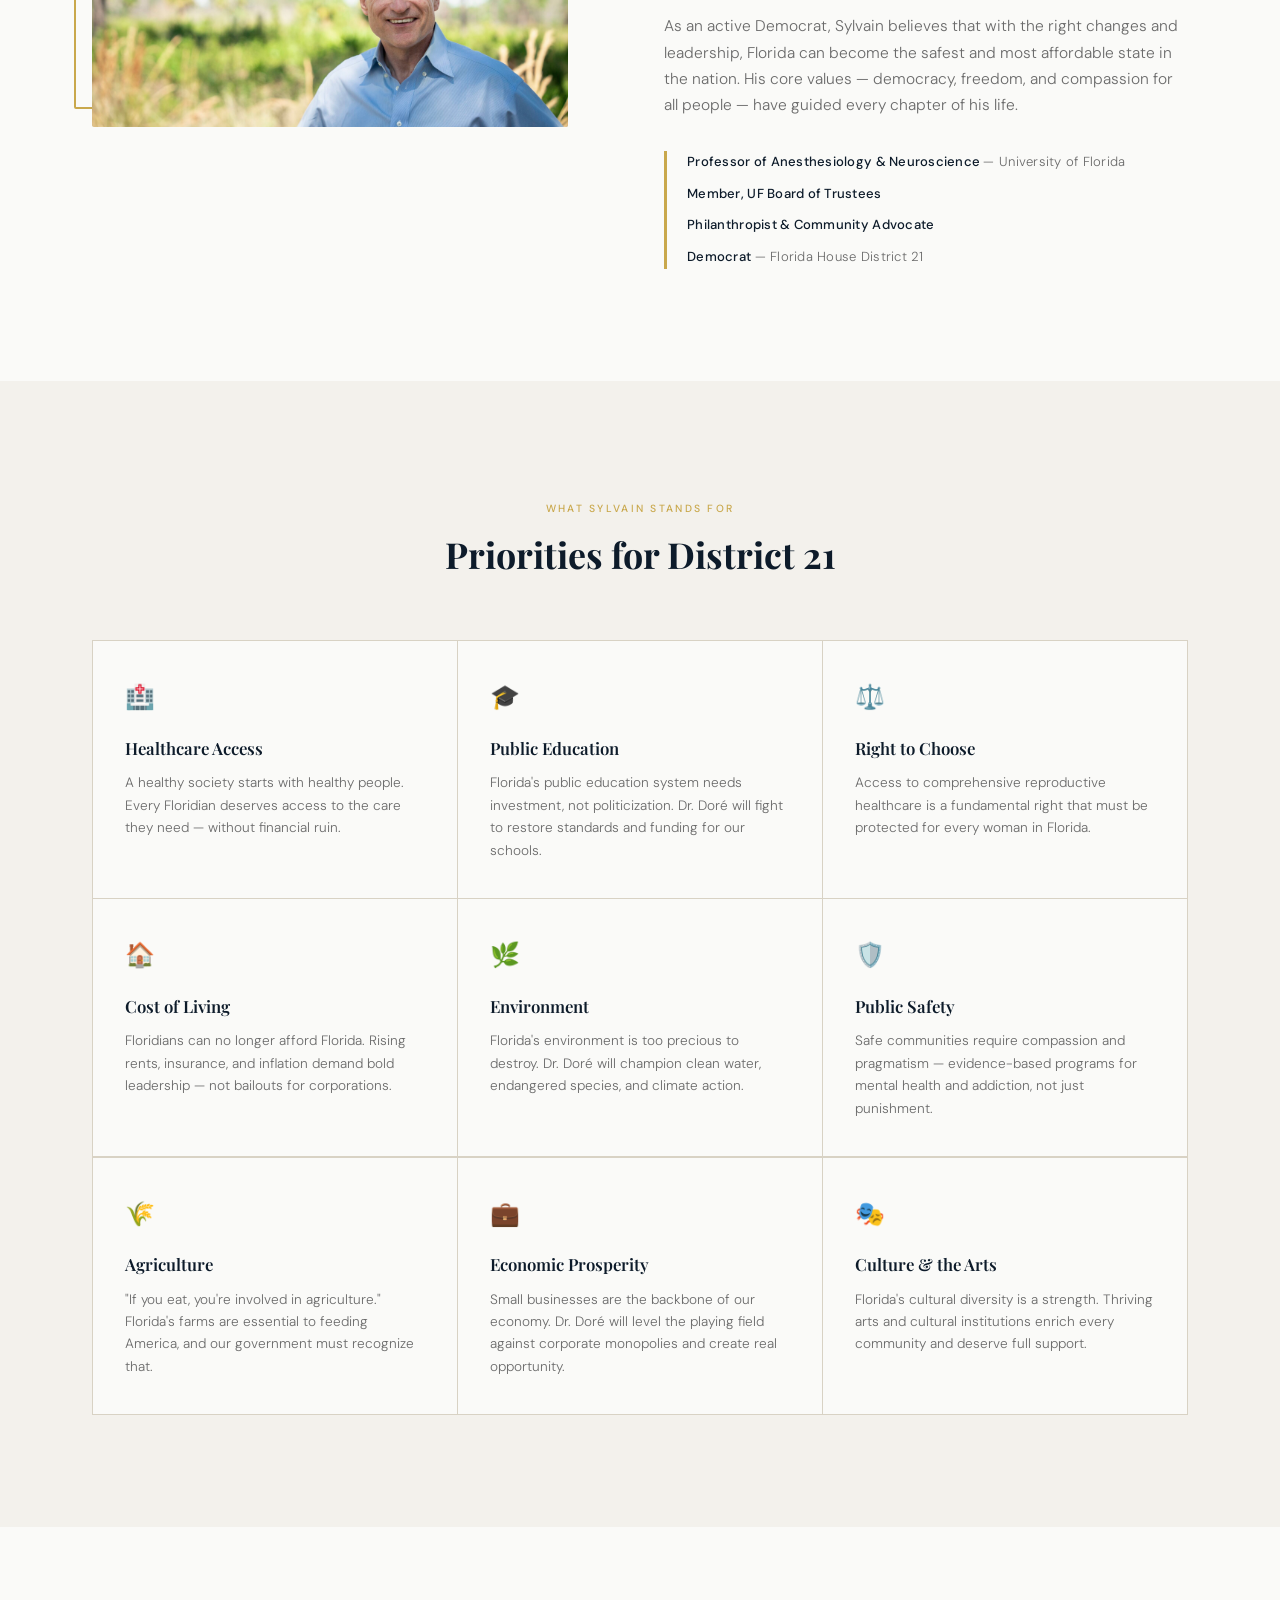
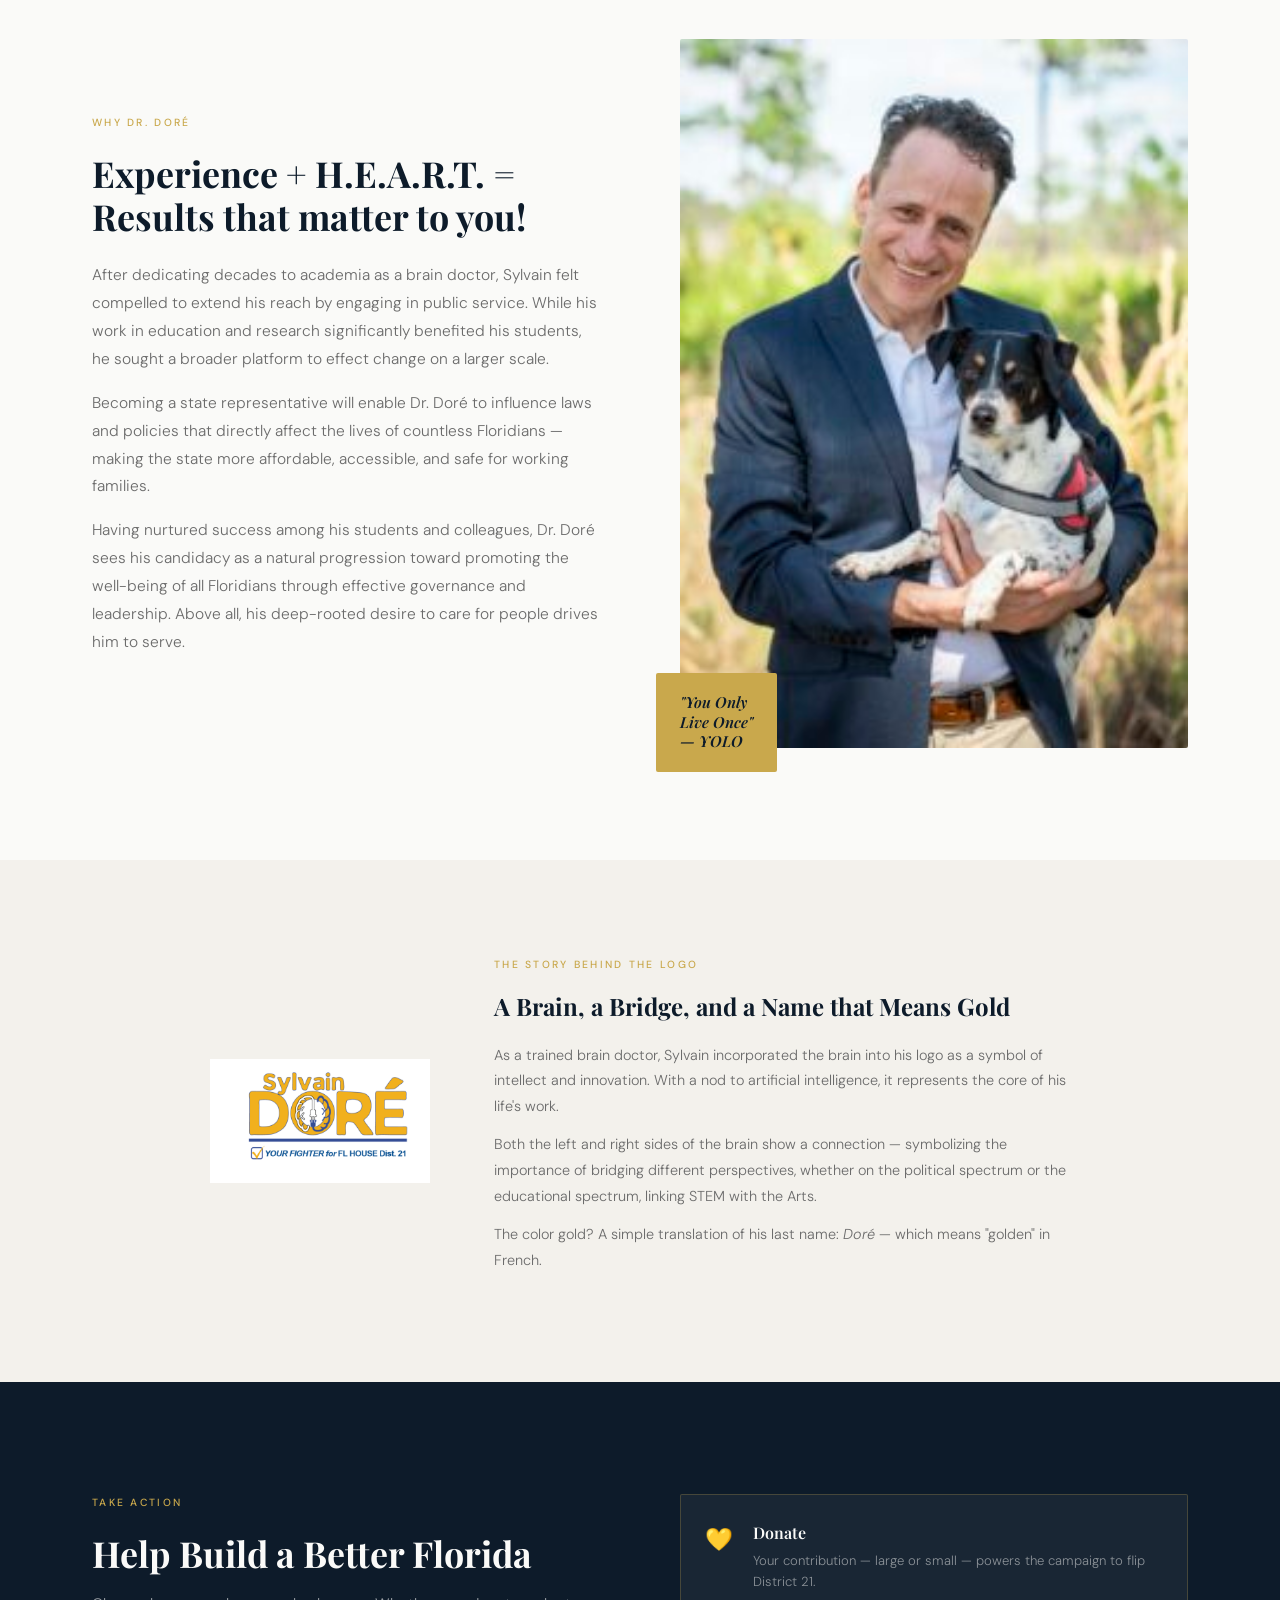
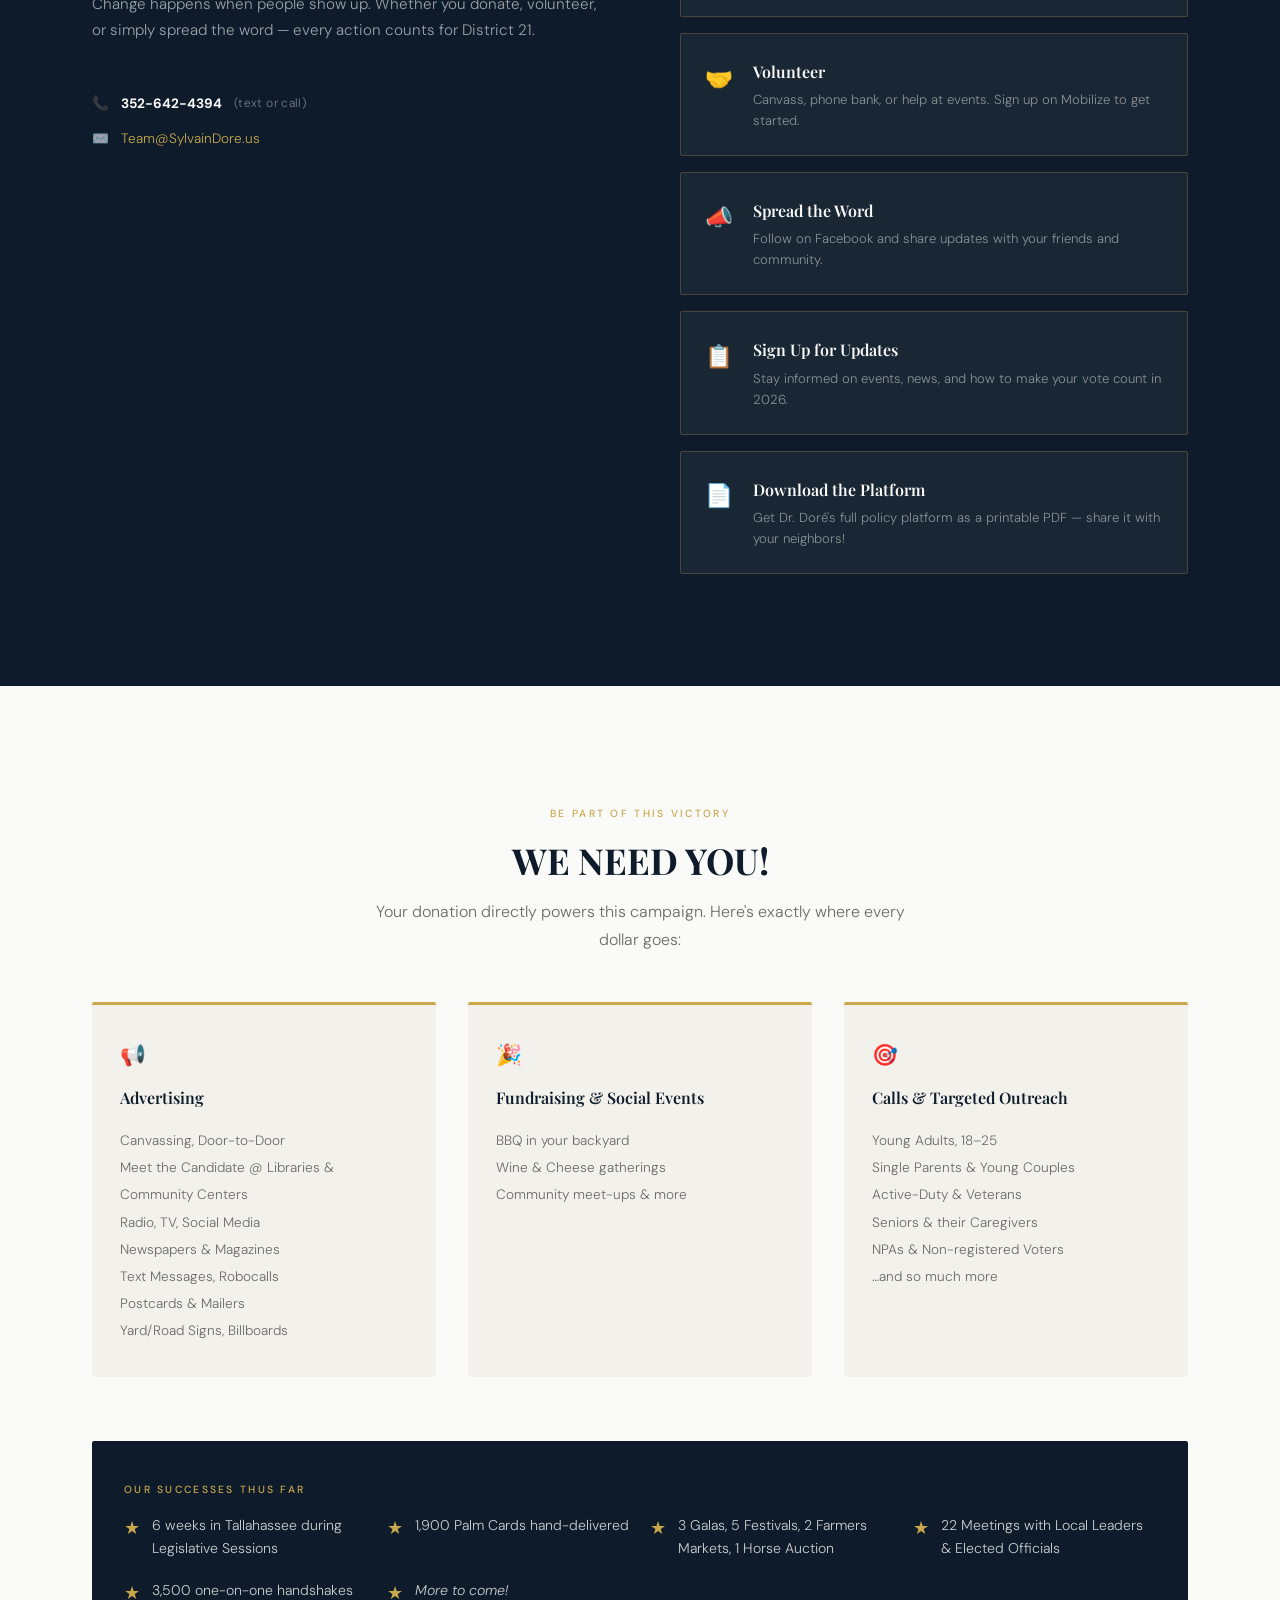
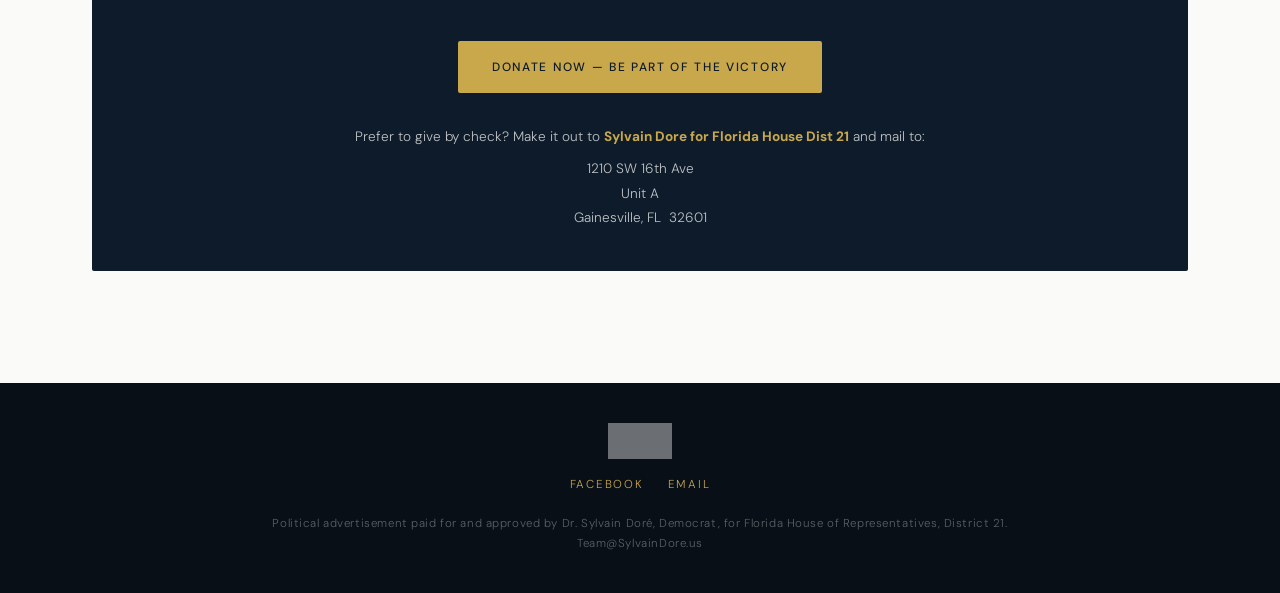
==== commit df8084f6: "Check the exclamation mark on the PDF" ====
--- a/index.html
+++ b/index.html
@@ -918,7 +918,7 @@
           <div class="action-icon">📄</div>
           <div>
             <div class="action-card-title">Download the Platform</div>
-            <p class="action-card-text">Get Dr. Doré's full policy platform as a printable PDF — share it with your neighbors.</p>
+            <p class="action-card-text">Get Dr. Doré's full policy platform as a printable PDF — share it with your neighbors!</p>
           </div>
         </a>
       </div>
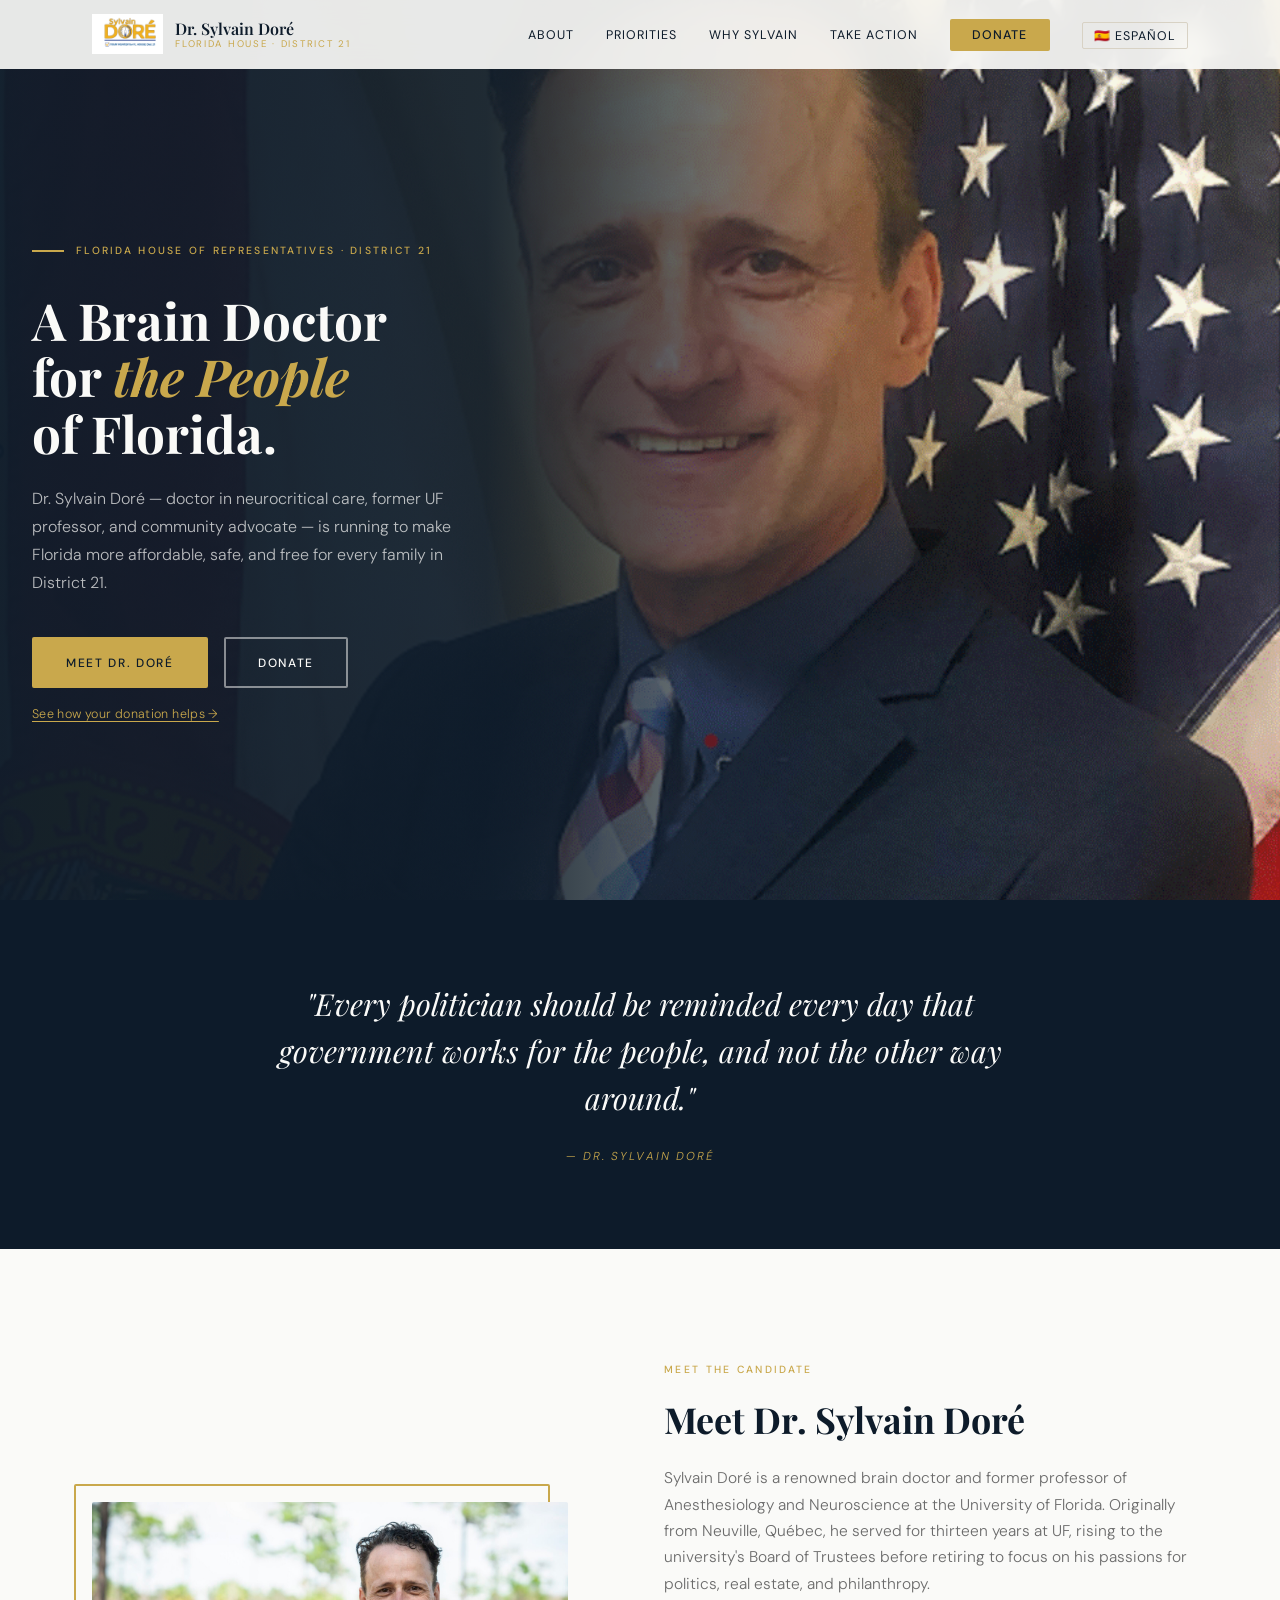
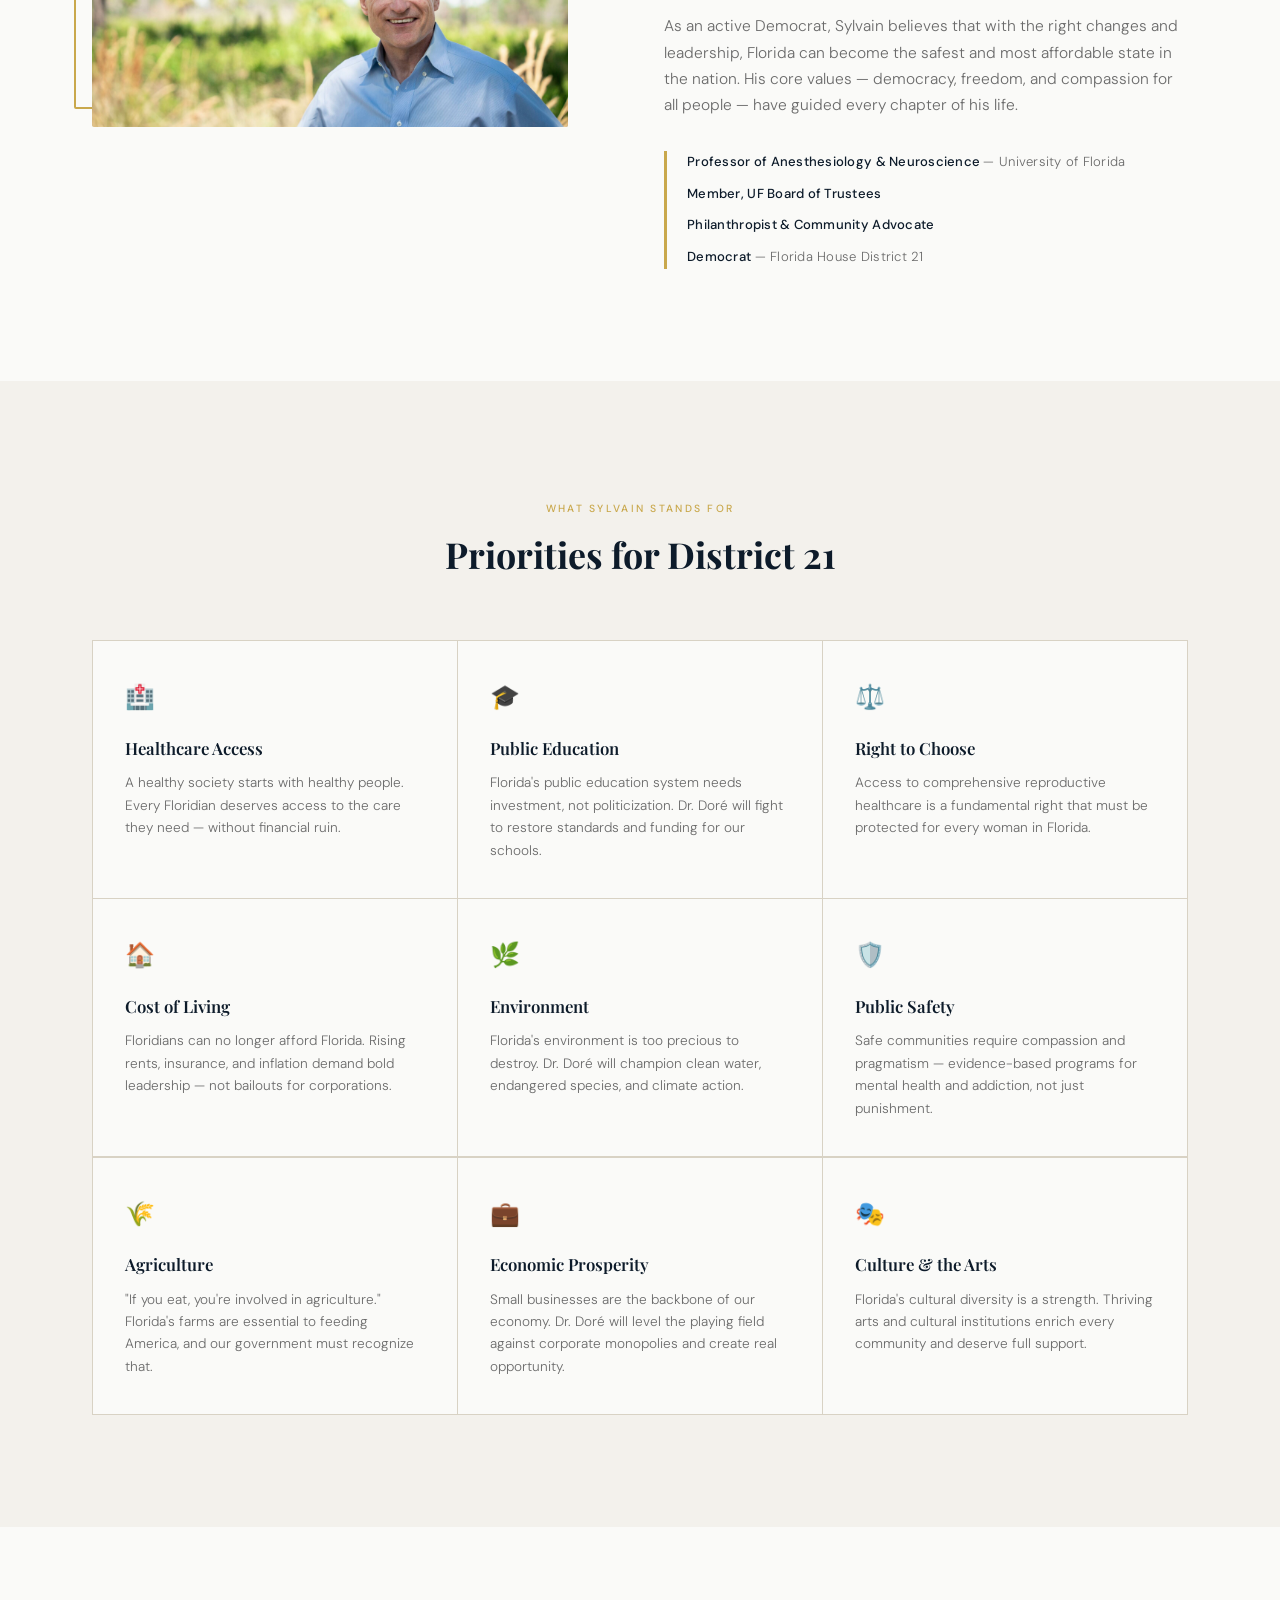
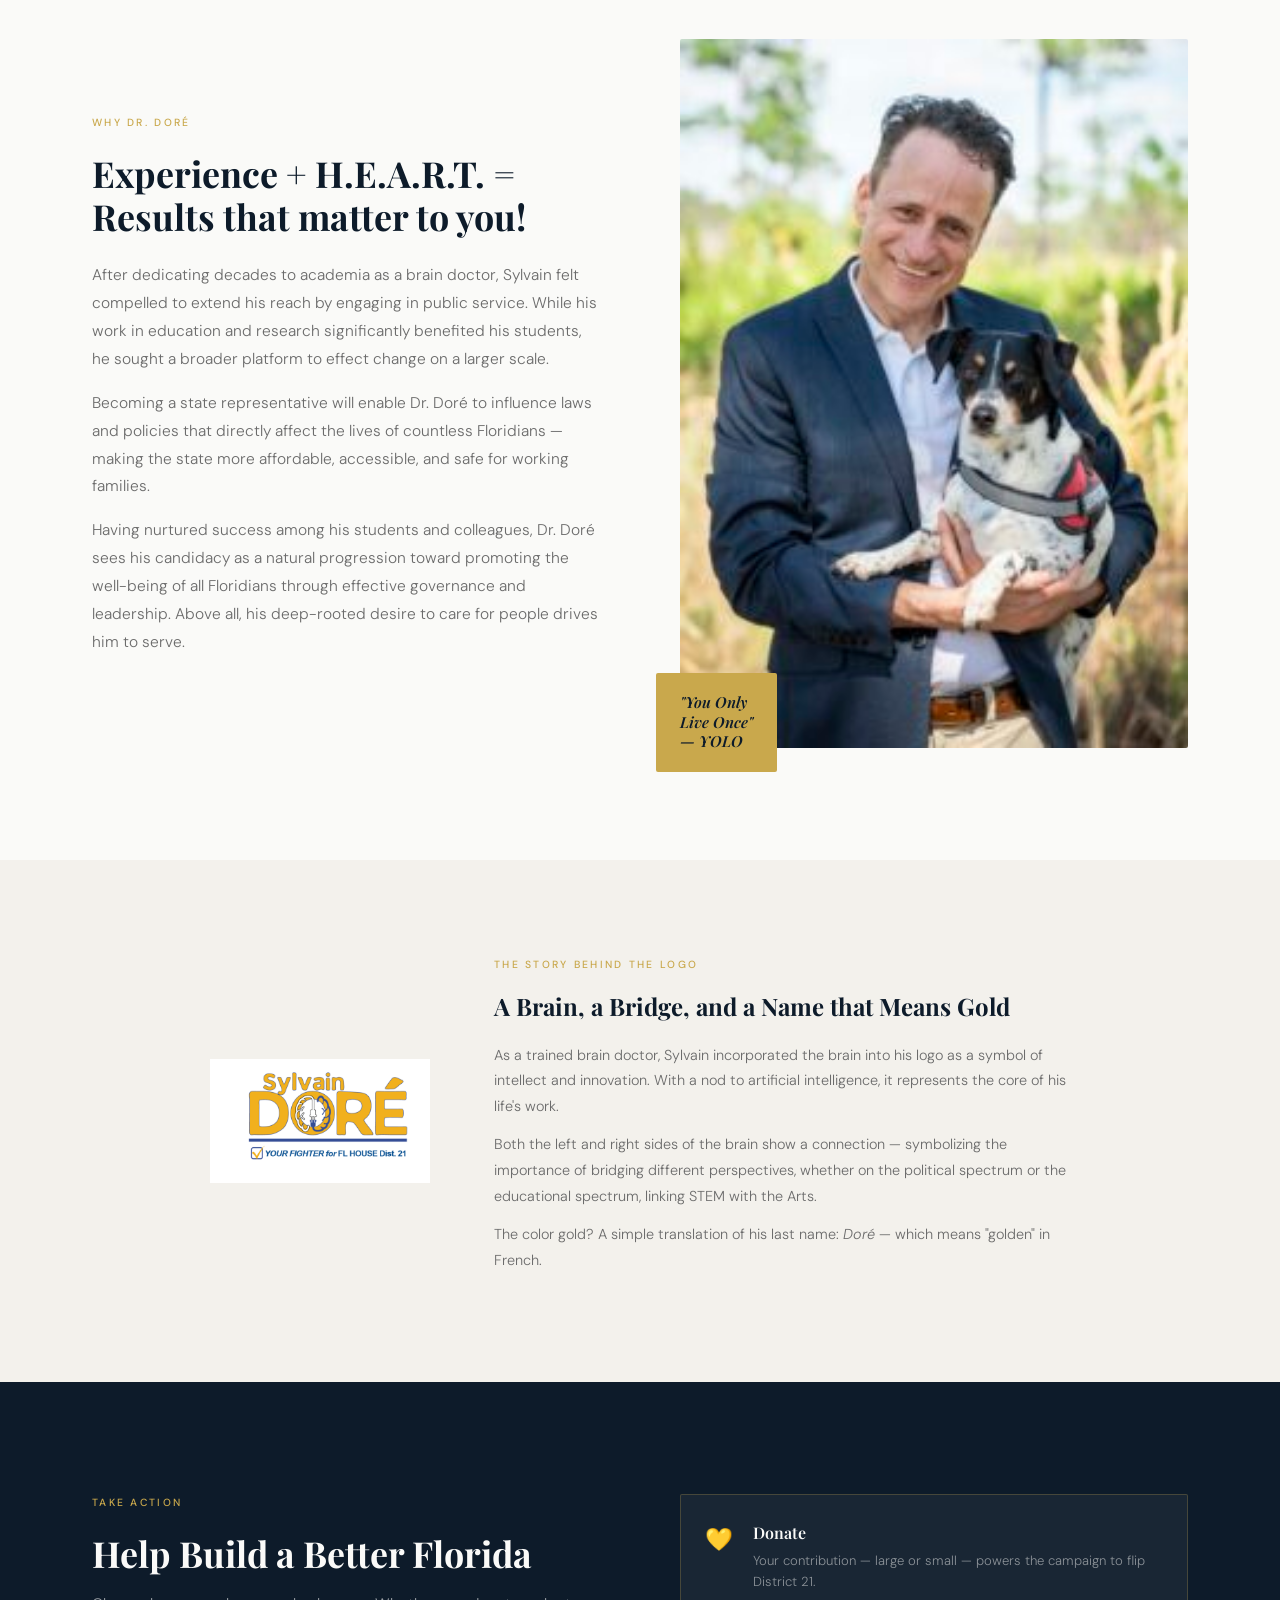
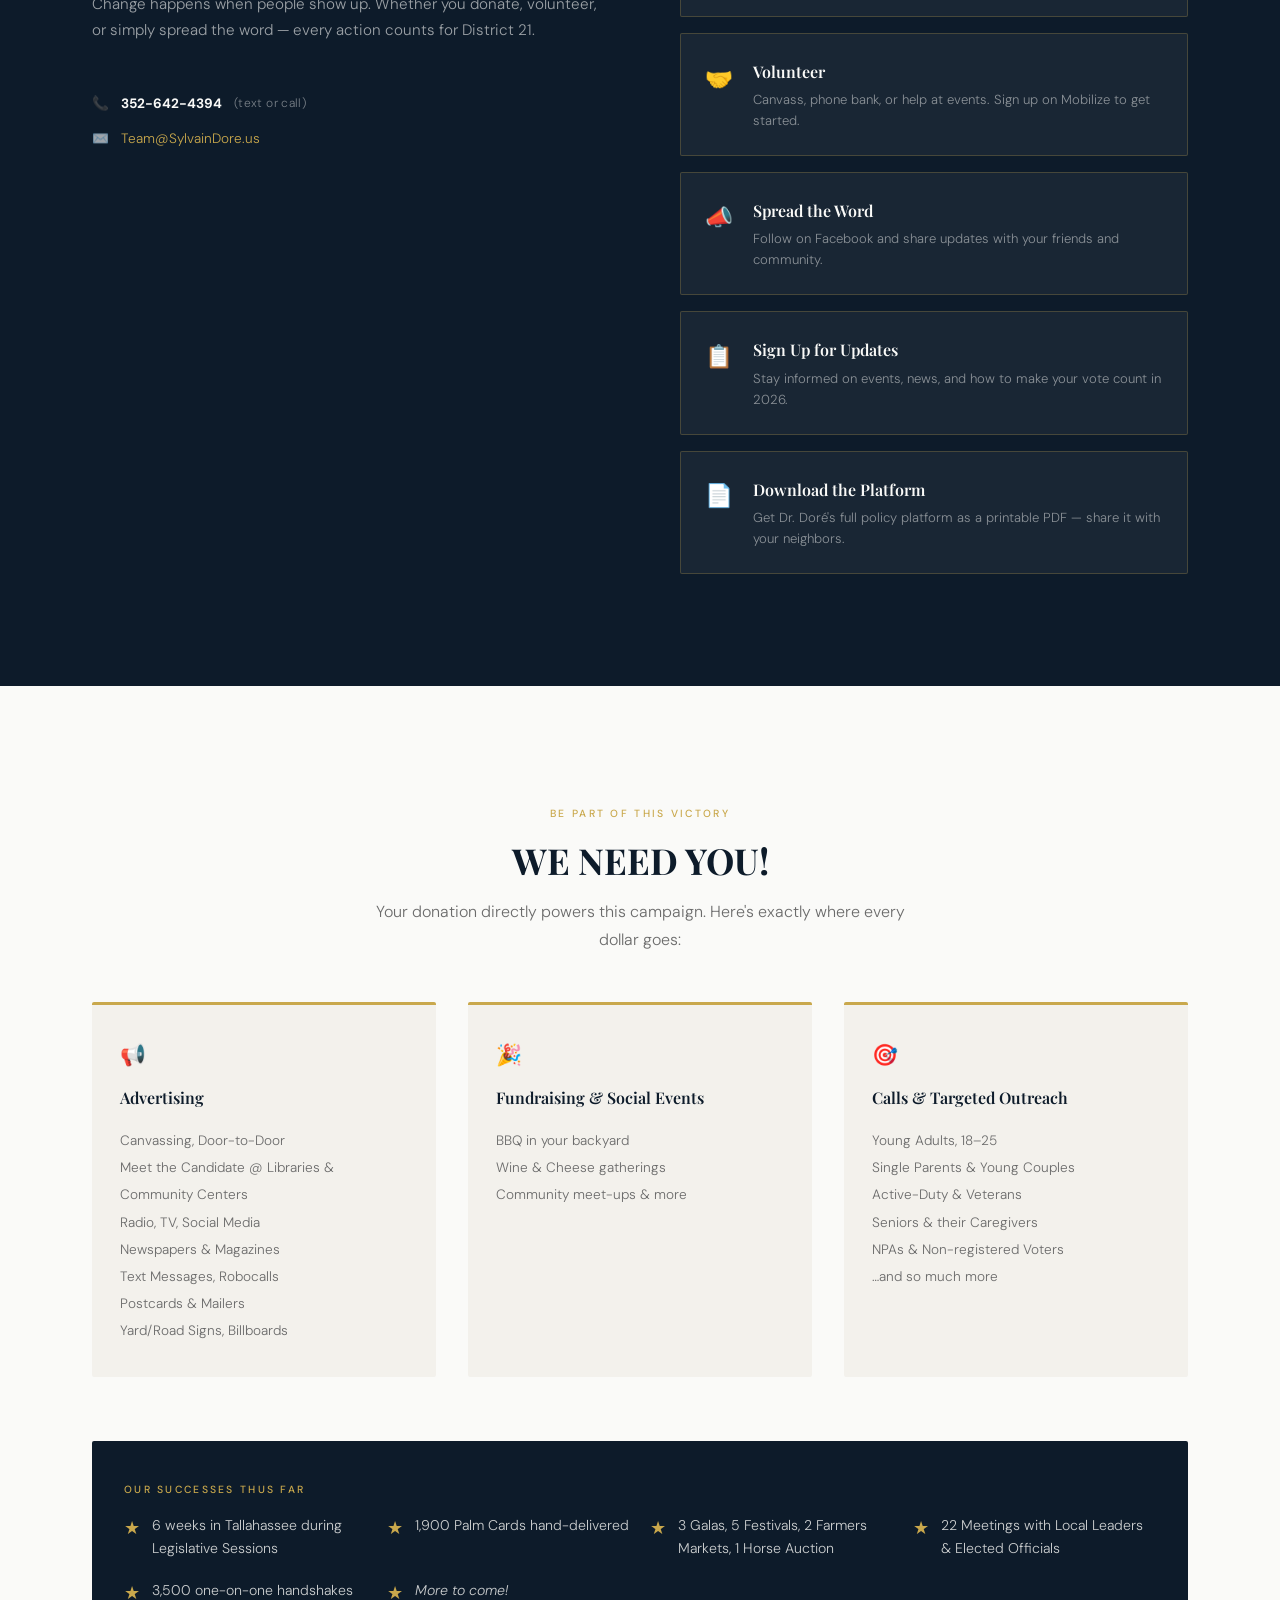
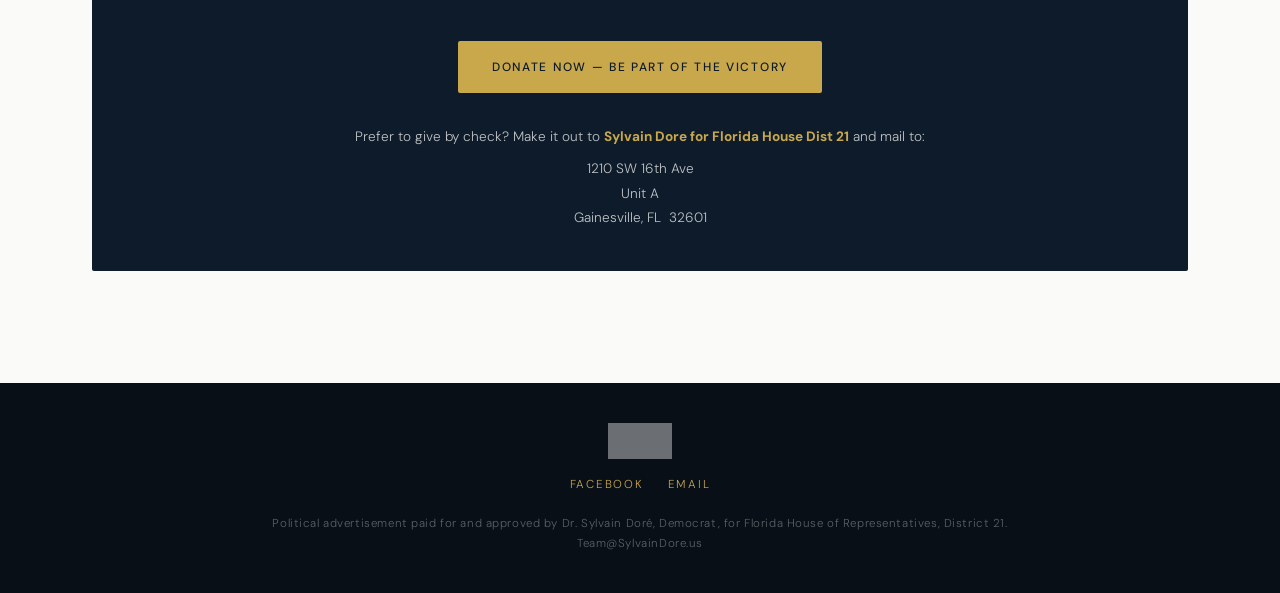
==== commit 5e2c8301: "And back to the period" ====
--- a/index.html
+++ b/index.html
@@ -918,9 +918,8 @@
           <div class="action-icon">📄</div>
           <div>
             <div class="action-card-title">Download the Platform</div>
-            <p class="action-card-text">Get Dr. Doré's full policy platform as a printable PDF — share it with your neighbors!</p>
-          </div>
-        </a>
+            <p class="action-card-text">Get Dr. Doré's full policy platform as a printable PDF — share it with your neighbors.</p>
+          </div>        </a>
       </div>
     </div>
   </div>
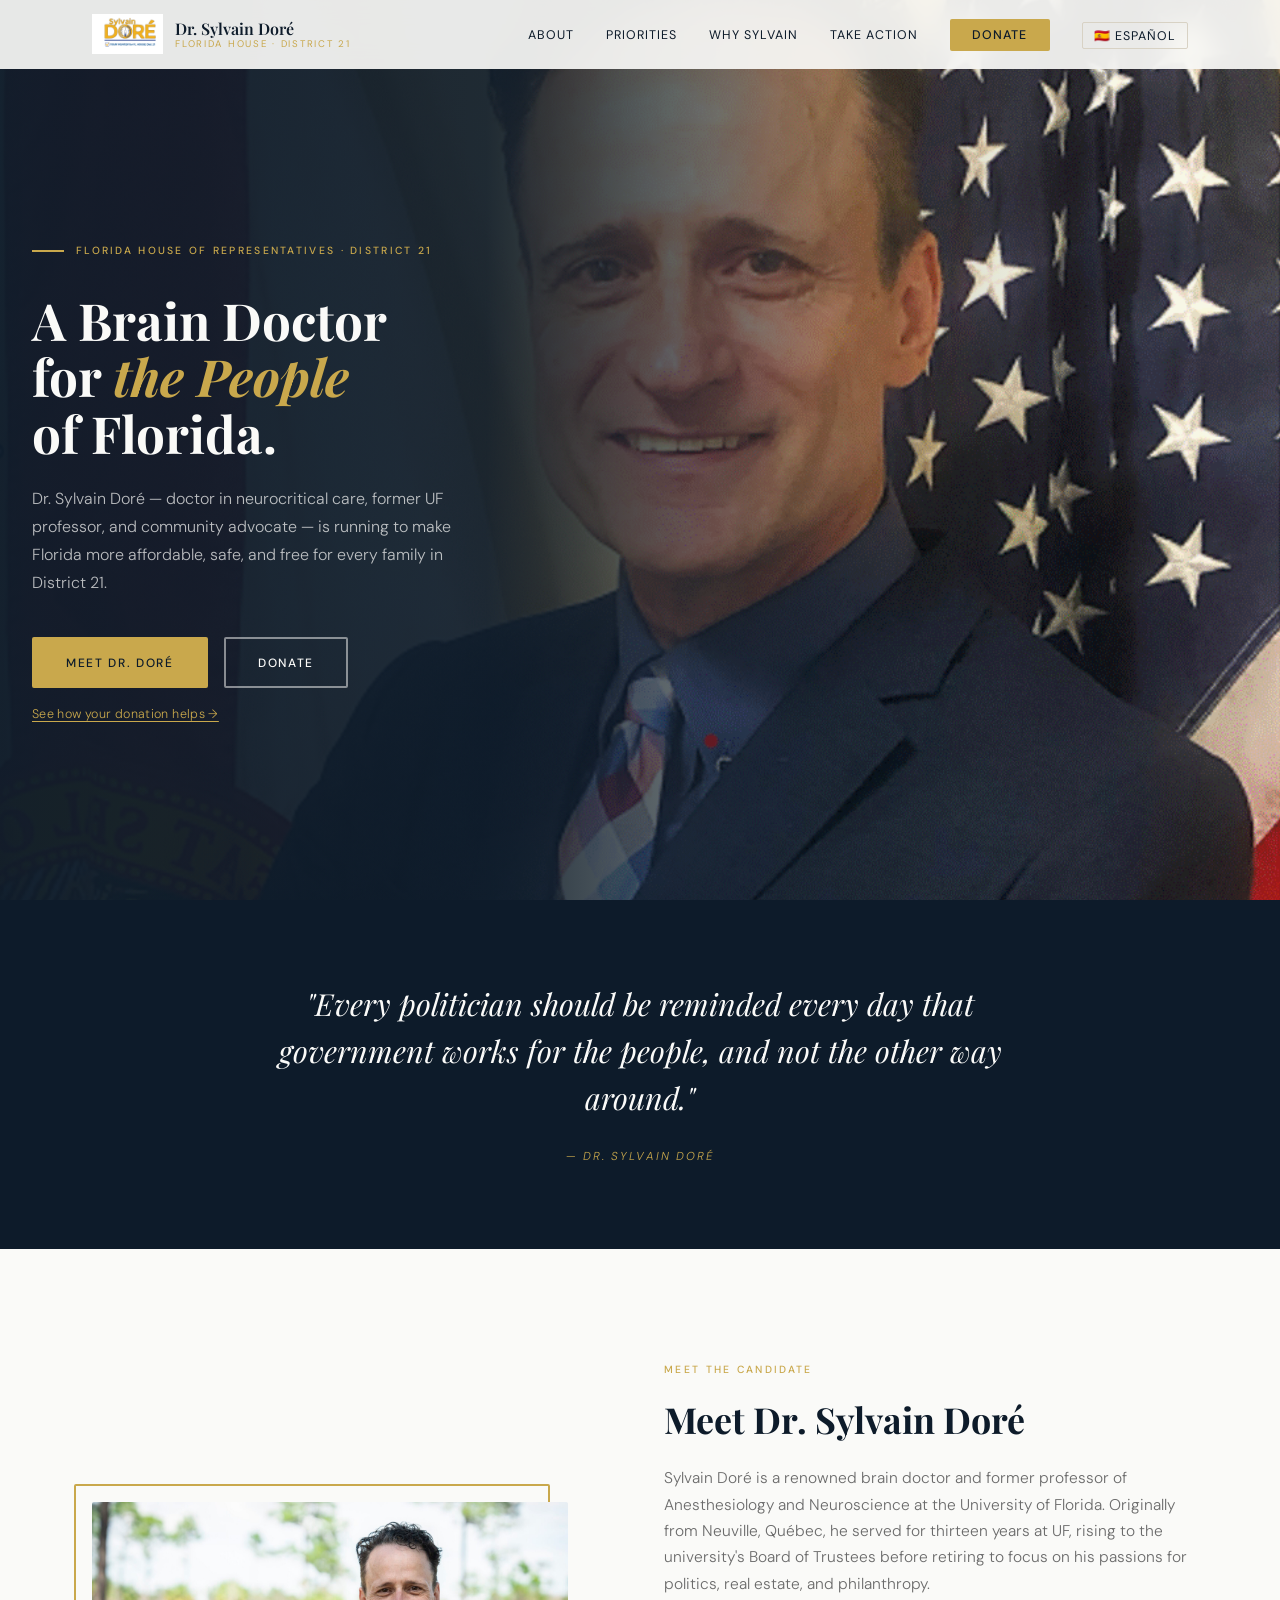
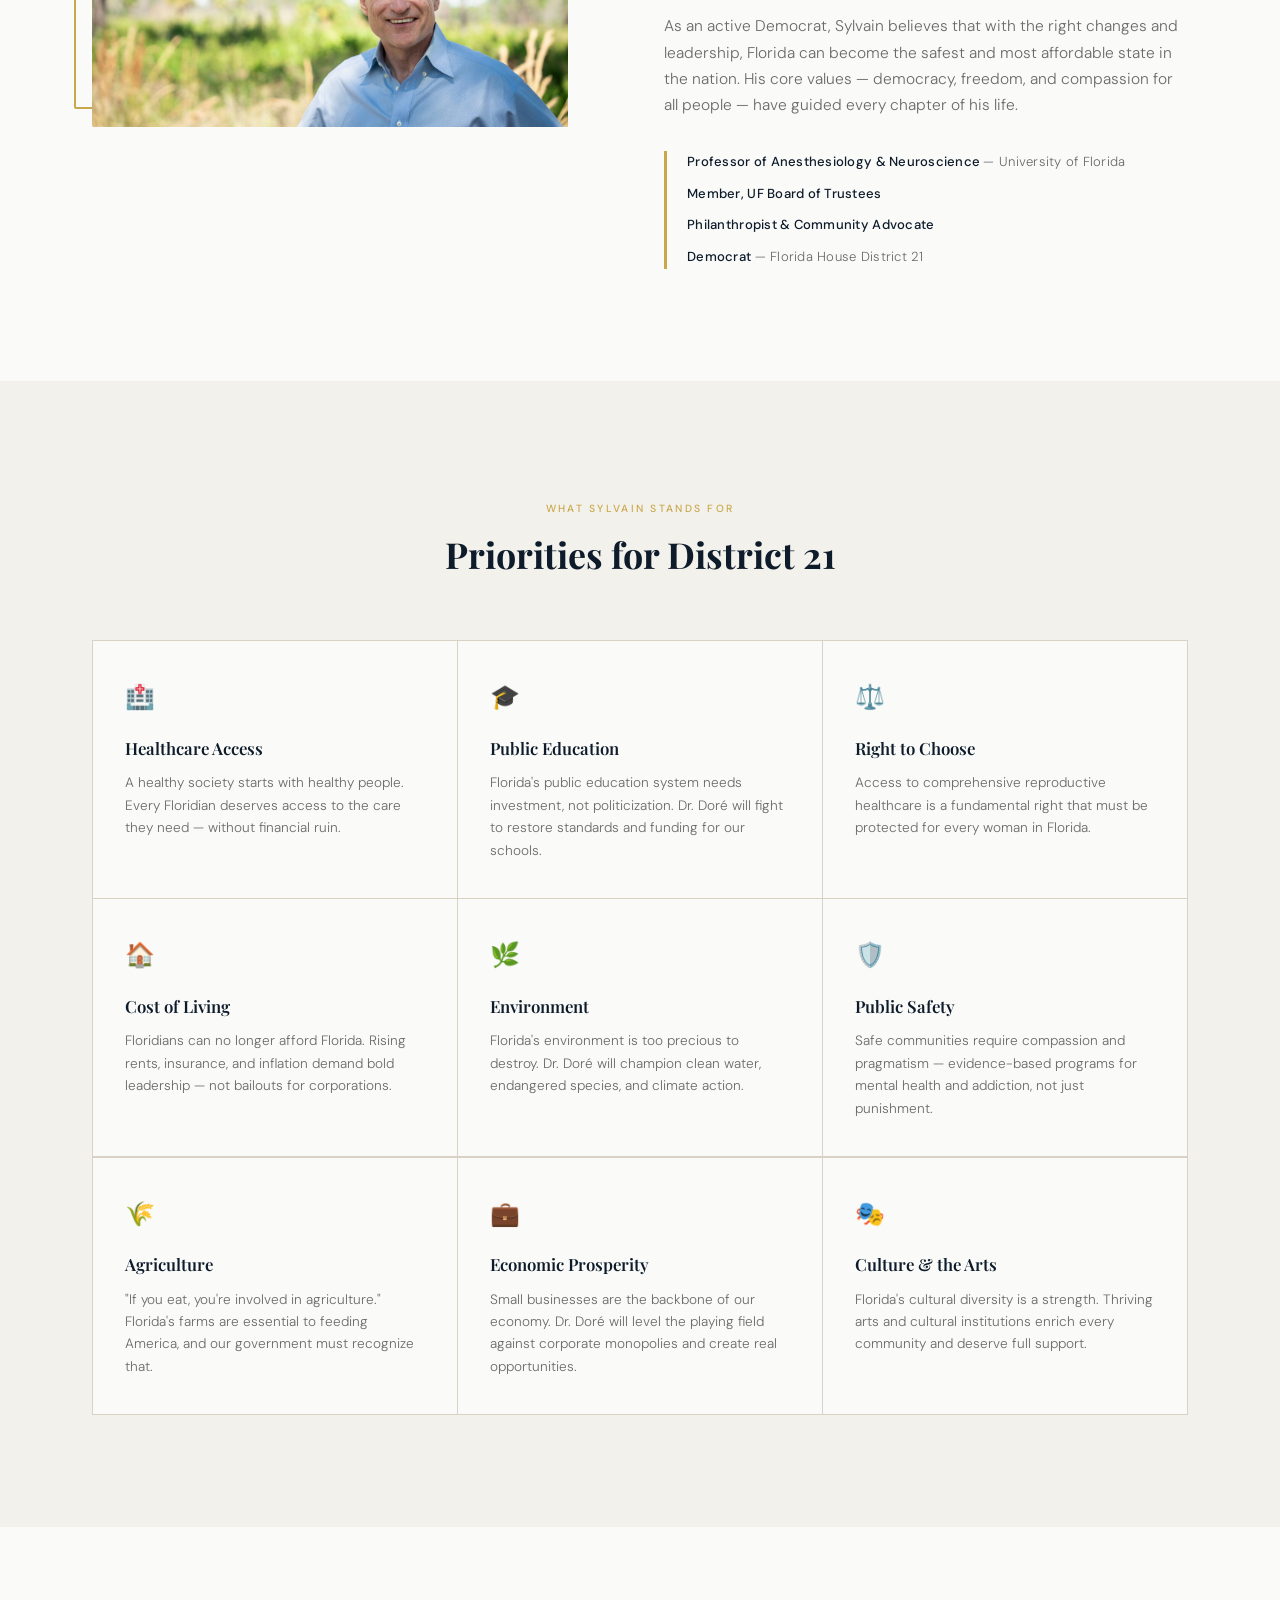
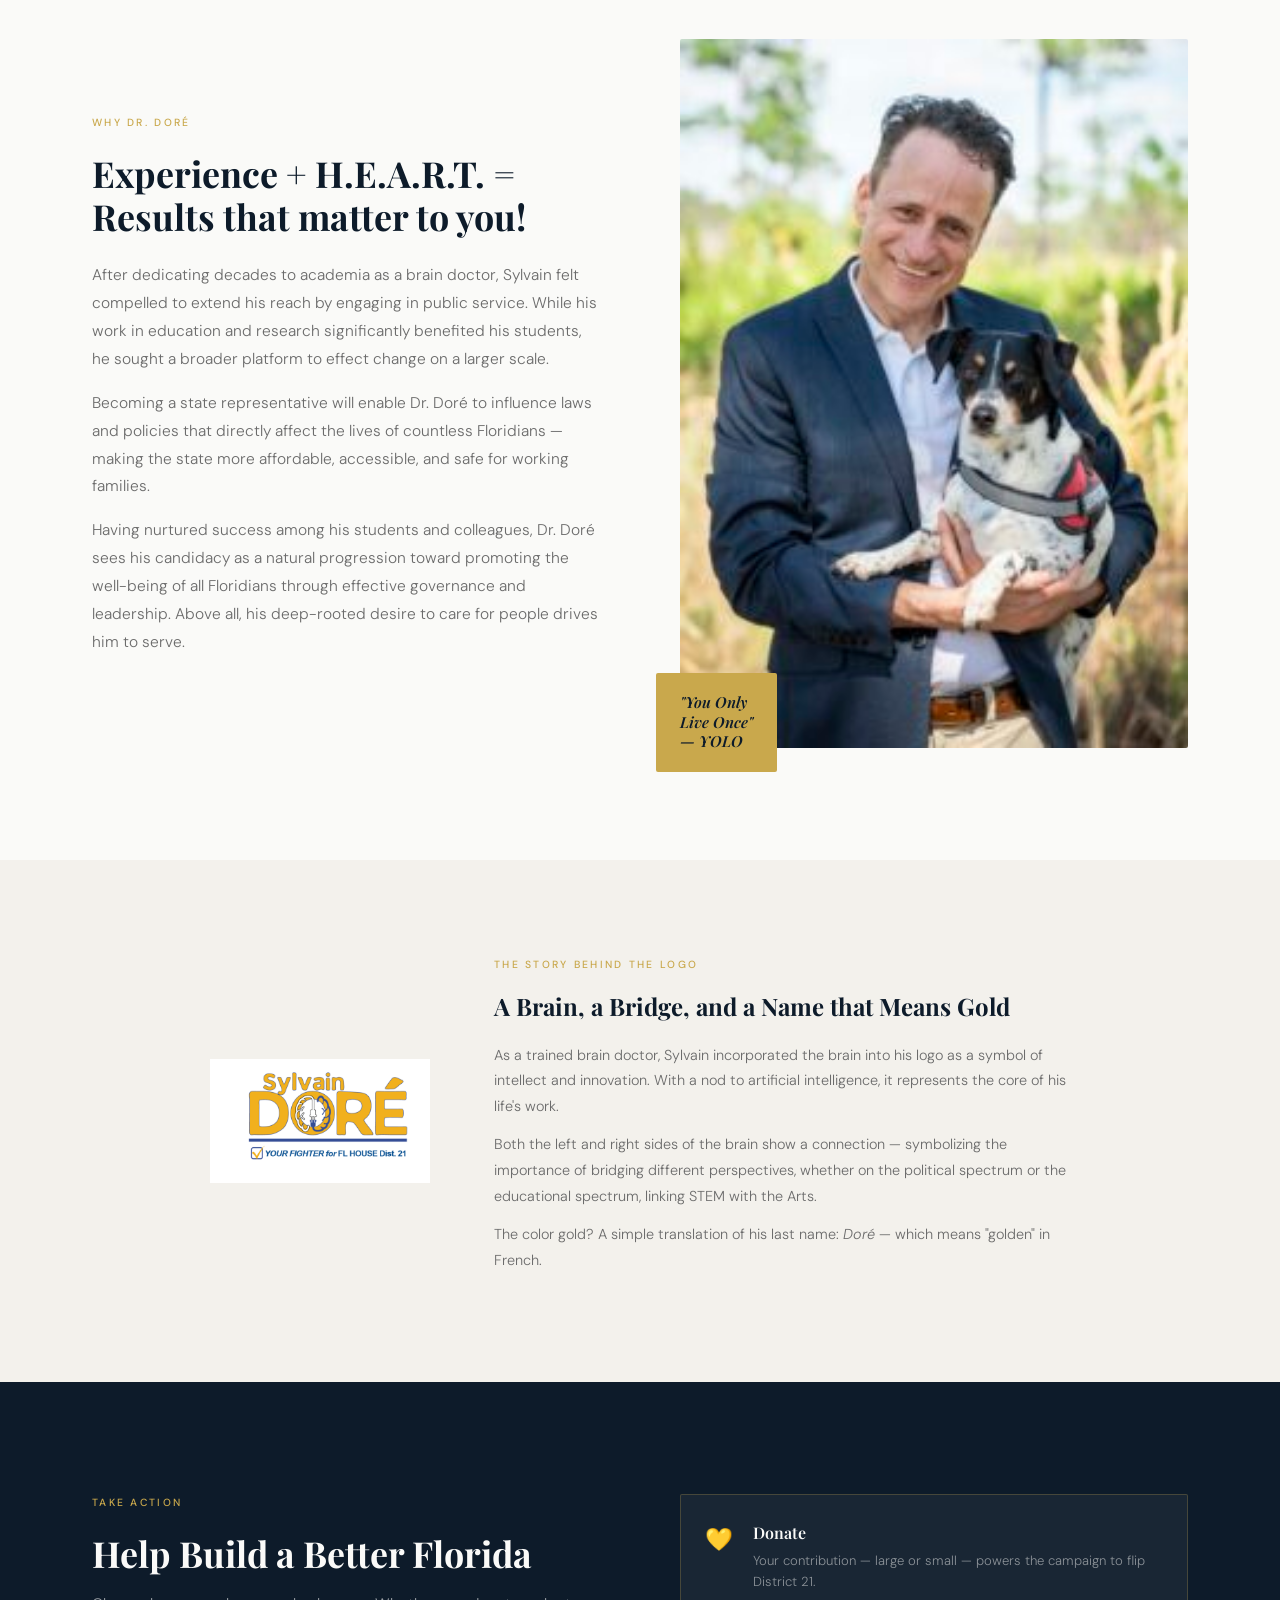
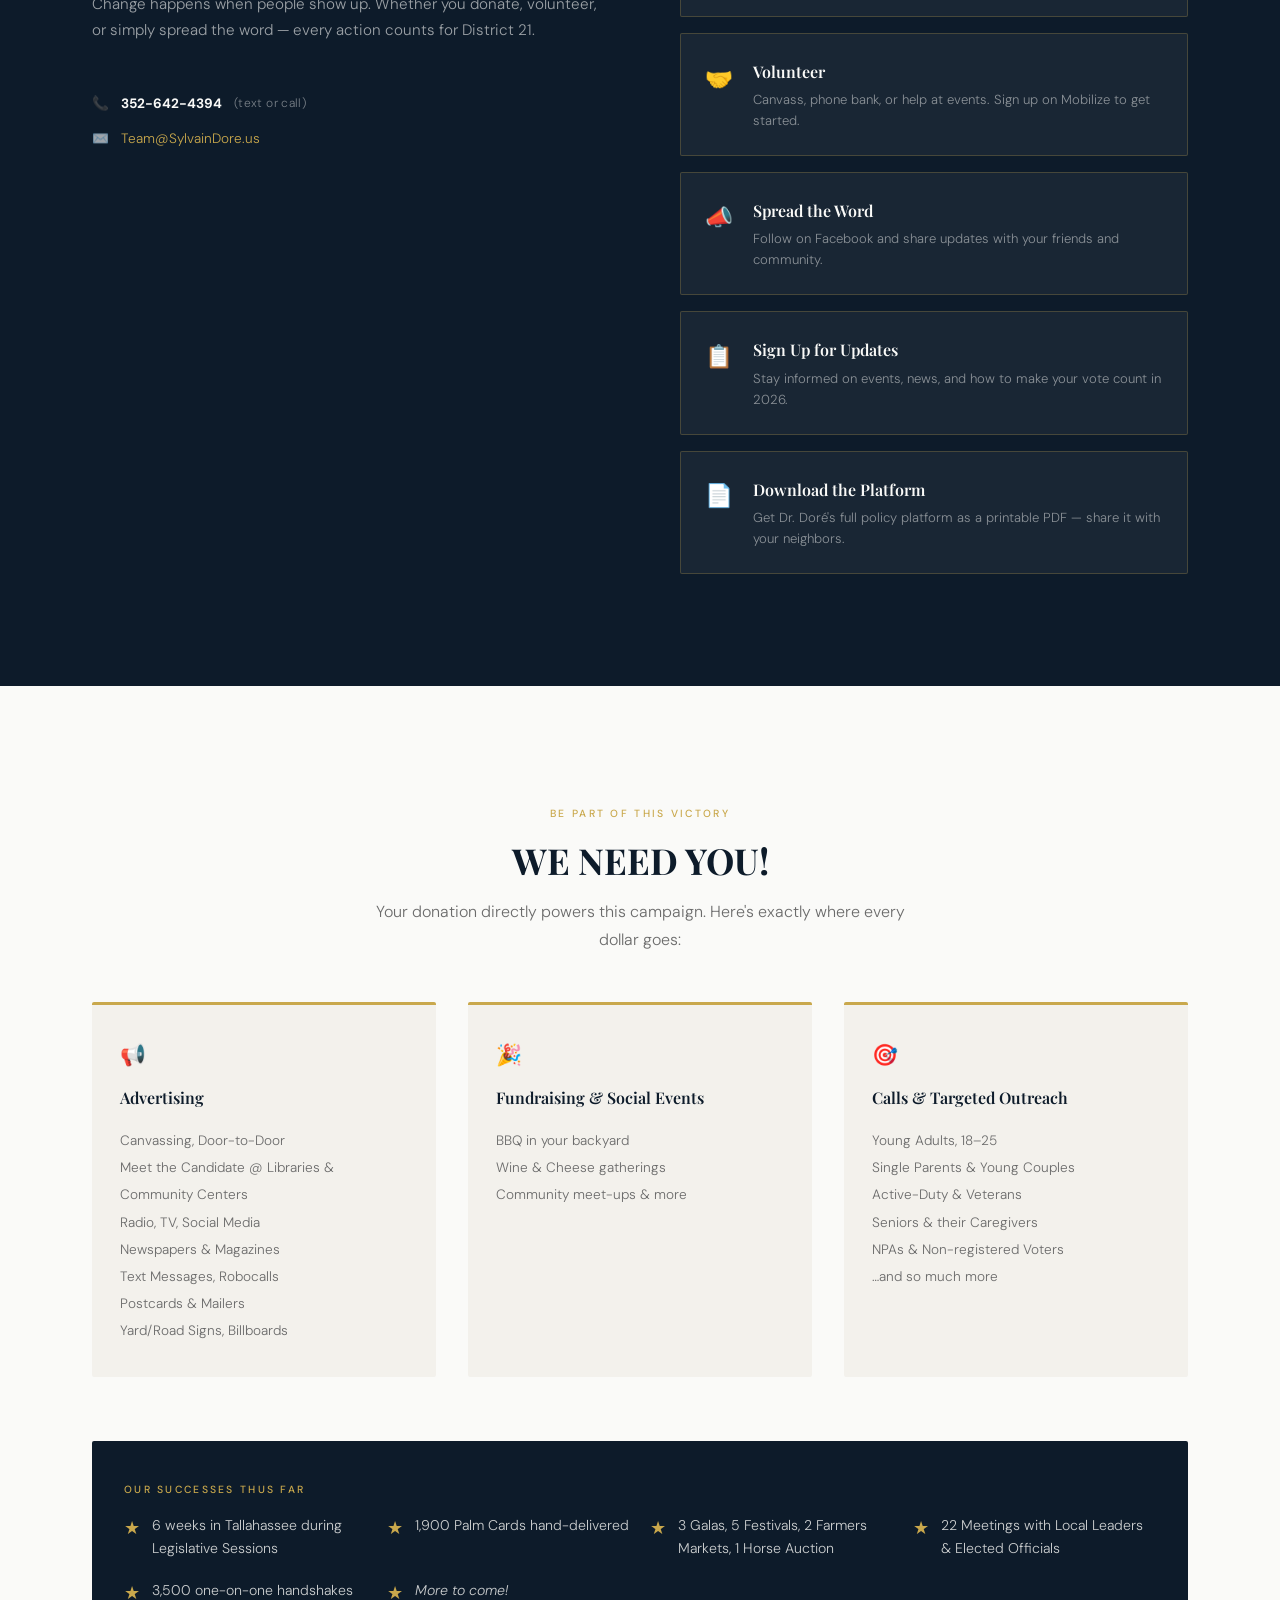
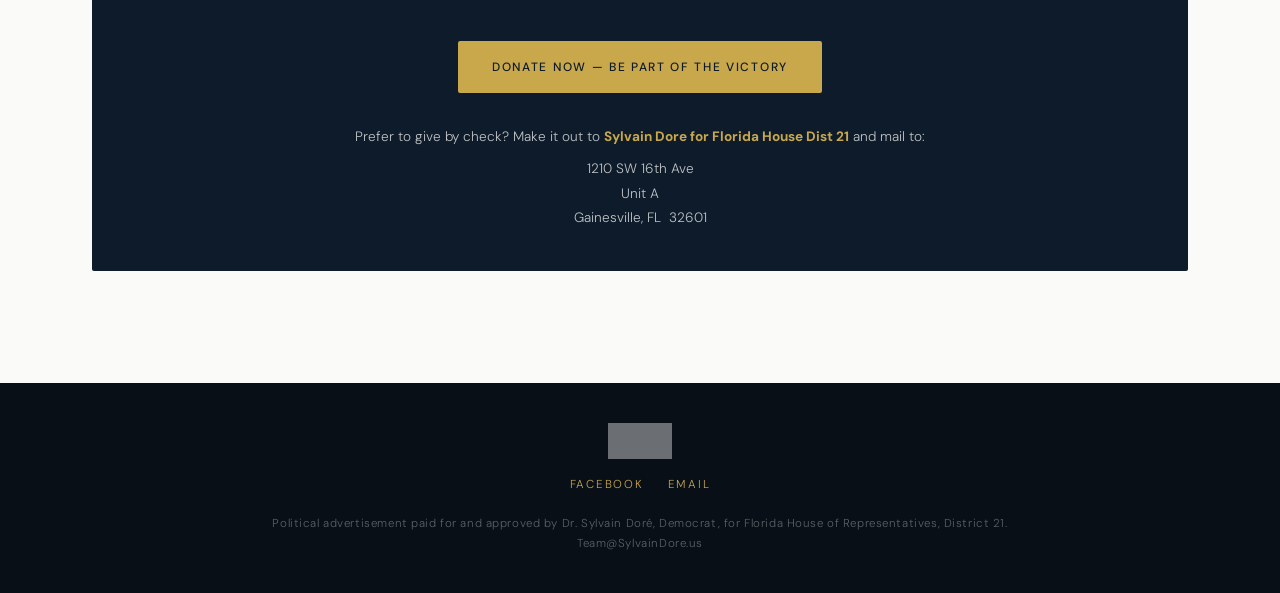
==== commit d3e461be: "Adjusted path and added plurality." ====
--- a/index.html
+++ b/index.html
@@ -804,7 +804,7 @@
       <div class="priority-card reveal">
         <div class="pc-icon">💼</div>
         <div class="pc-title">Economic Prosperity</div>
-        <p class="pc-text">Small businesses are the backbone of our economy. Dr. Doré will level the playing field against corporate monopolies and create real opportunity.</p>
+        <p class="pc-text">Small businesses are the backbone of our economy. Dr. Doré will level the playing field against corporate monopolies and create real opportunities.</p>
       </div>
       <div class="priority-card reveal">
         <div class="pc-icon">🎭</div>
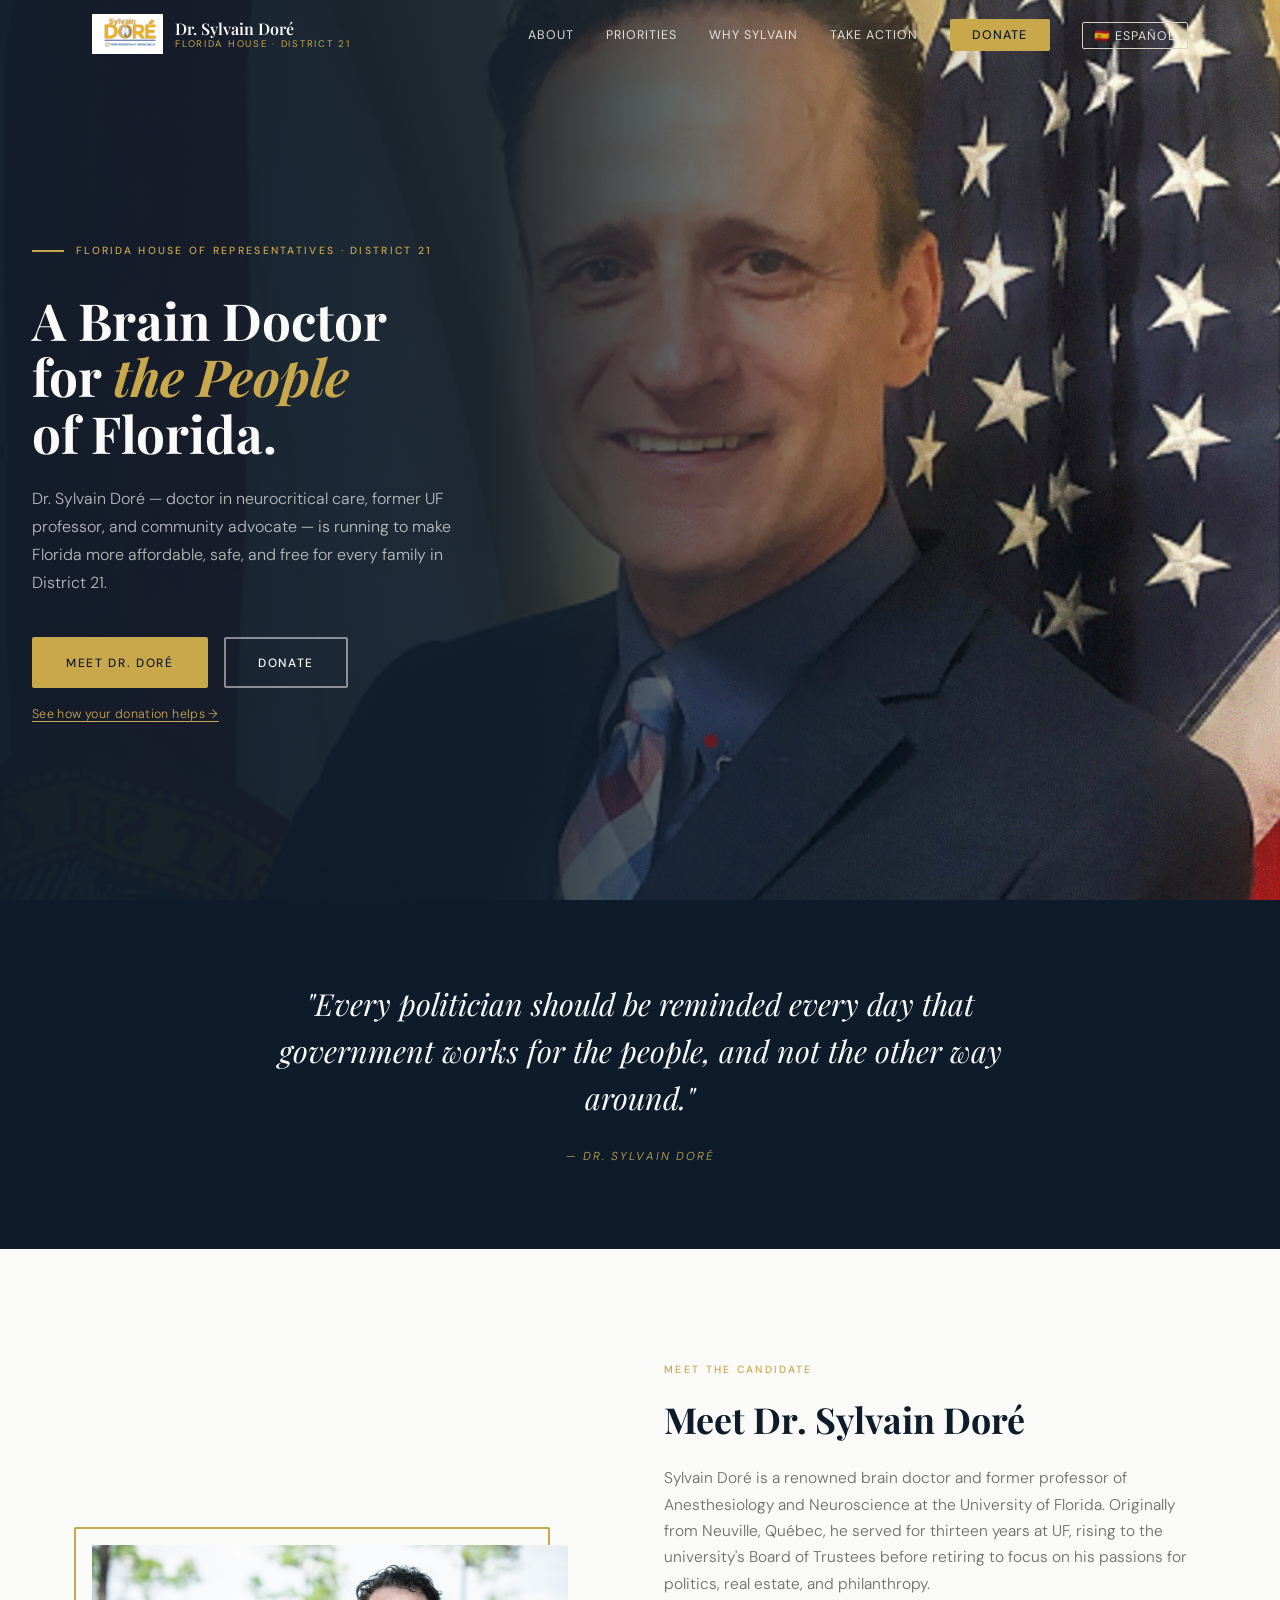
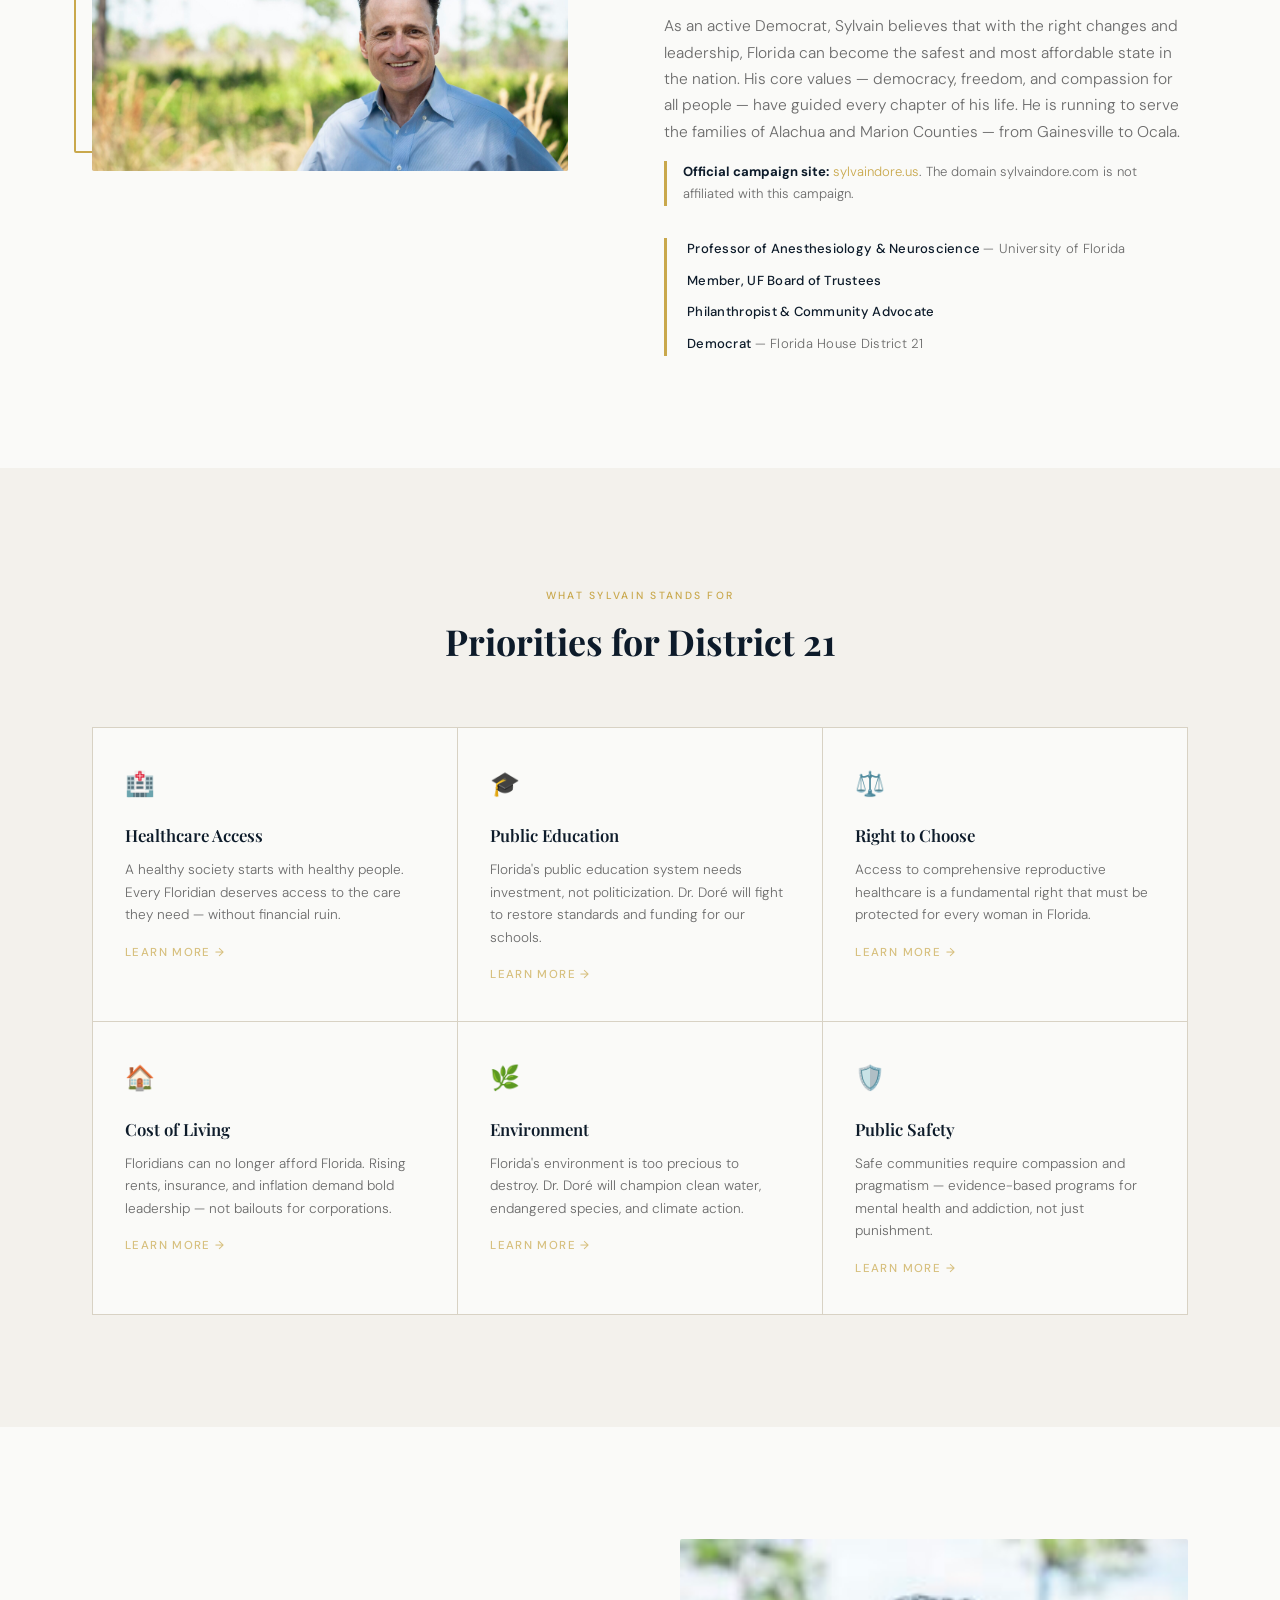
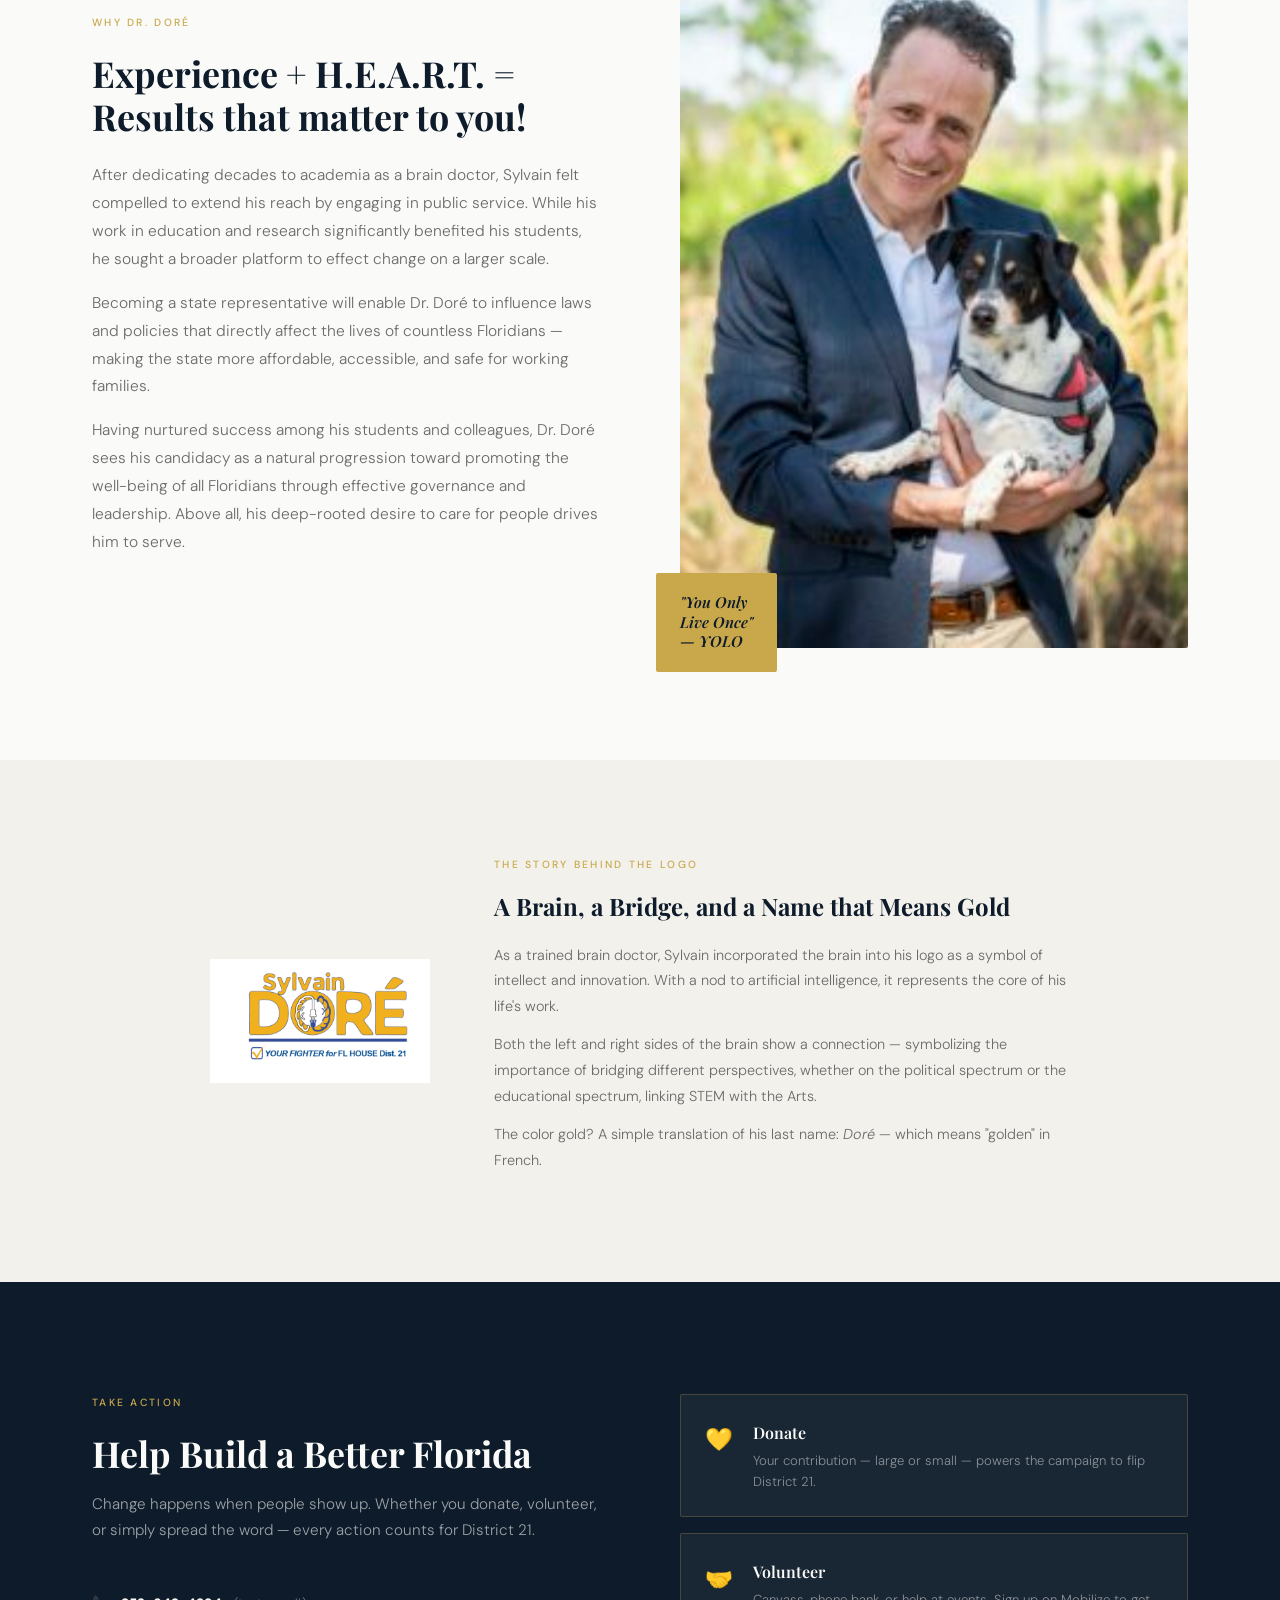
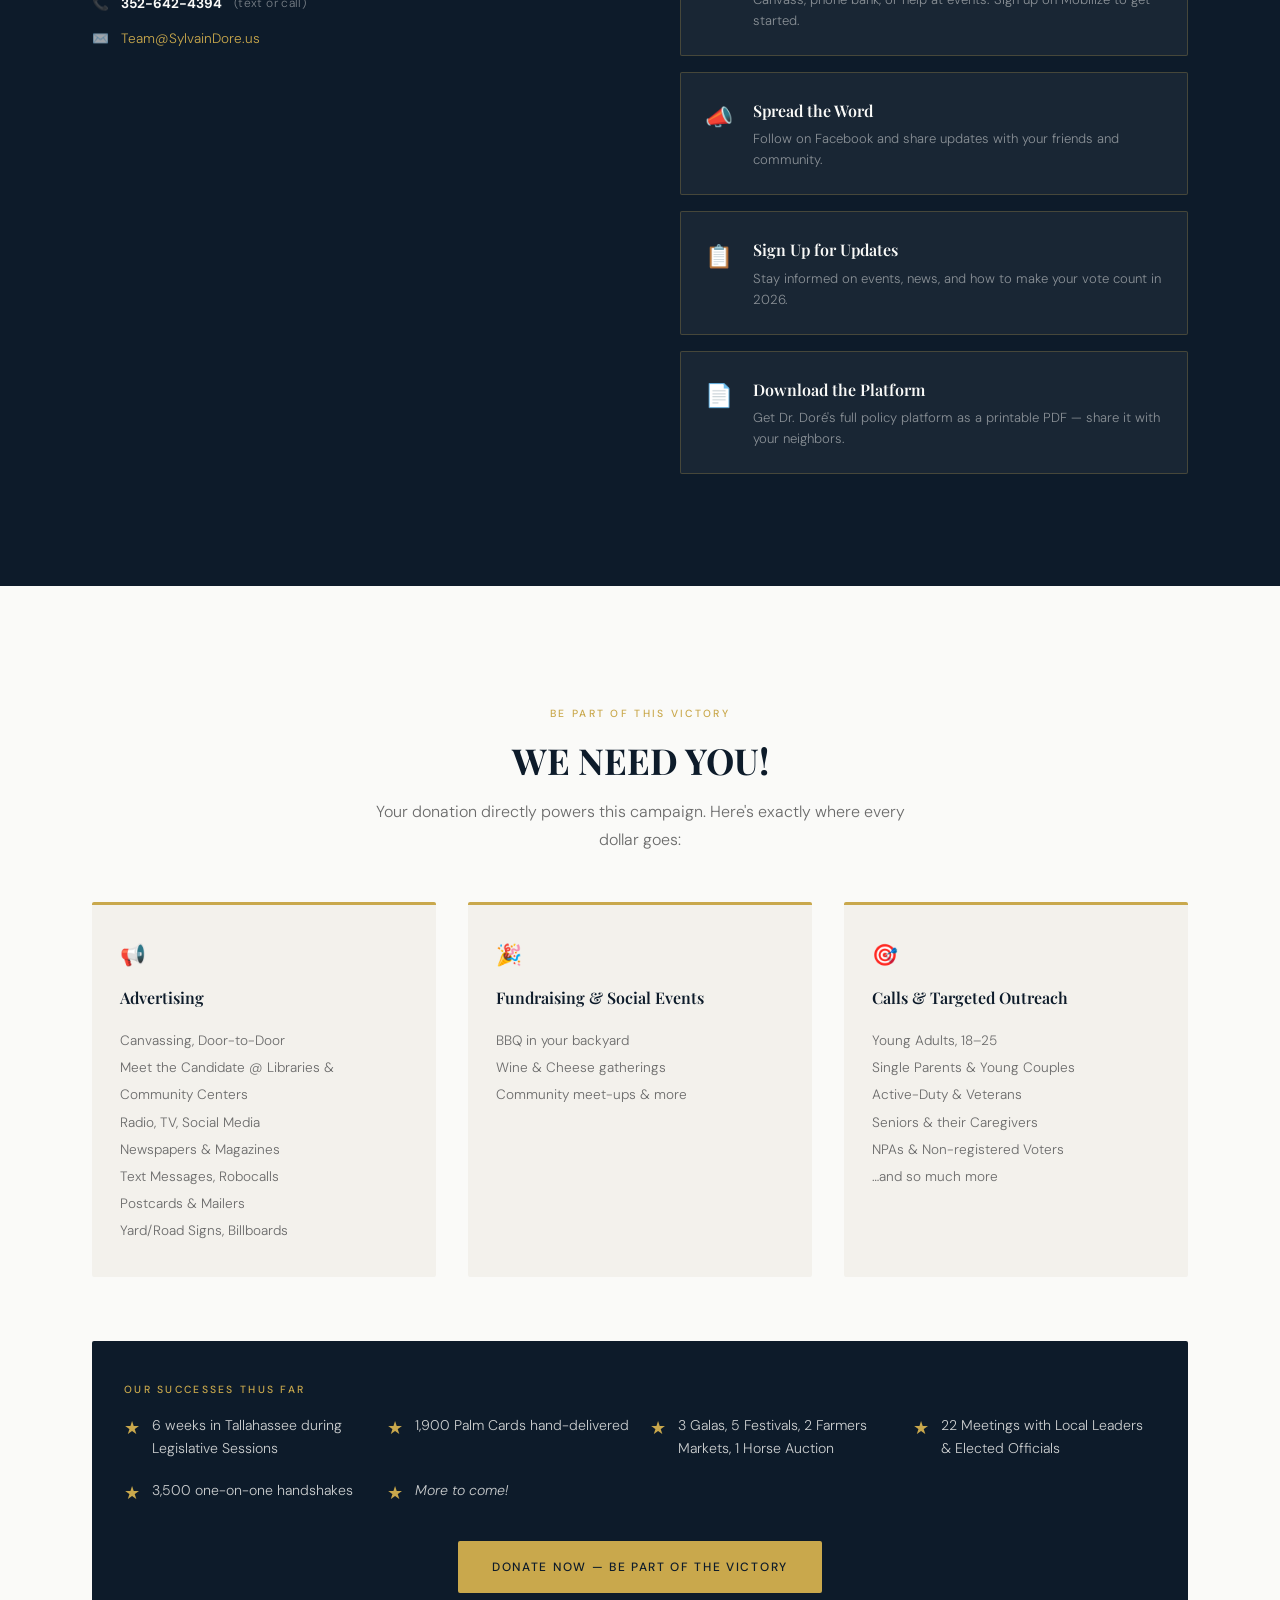
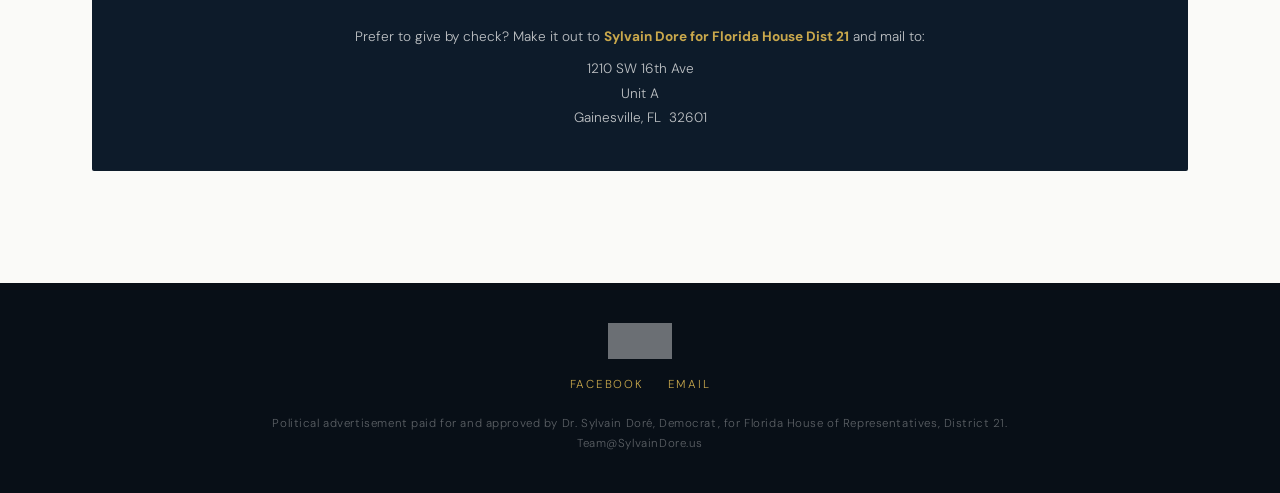
==== commit 84325747: "Updated menu bar, added modal for Priorities, restore missing SEO features" ====
--- a/index.html
+++ b/index.html
@@ -5,8 +5,36 @@
 <meta name="viewport" content="width=device-width, initial-scale=1.0" />
 <title>Dr. Sylvain Doré — Florida House District 21 | Gainesville, FL</title>
 <meta name="description" content="Dr. Sylvain Doré is running for Florida House of Representatives District 21. Neuroscientist, former UF professor, and community advocate fighting for affordable, safe, and free Florida for every family in Gainesville and Alachua County." />
-<meta name="keywords" content="Sylvain Doré, Florida House District 21, Gainesville Democrat, Alachua County, Florida House of Representatives, 2026 election" />
+<meta name="keywords" content="Sylvain Doré, Florida House District 21, Gainesville Democrat, Alachua County, Marion County, Ocala, Gainesville Florida, Florida House of Representatives, 2026 election, official campaign site" />
 <meta name="robots" content="index, follow" />
+<link rel="canonical" href="https://sylvaindore.us/" />
+
+<!-- Person / Political Candidate Schema -->
+<script type="application/ld+json">
+{
+  "@context": "https://schema.org",
+  "@type": "Person",
+  "name": "Dr. Sylvain Doré",
+  "url": "https://sylvaindore.us/",
+  "image": "https://sylvaindore.us/assets/images/Sylvain_half_shot_right-1-scaled-e1713667068594.jpg",
+  "jobTitle": "Candidate for Florida House of Representatives, District 21",
+  "description": "Neuroscientist, former UF professor, and community advocate running for Florida House District 21 representing Gainesville, Alachua County, Marion County, and Ocala.",
+  "affiliation": {
+    "@type": "Organization",
+    "name": "Florida Democratic Party"
+  },
+  "address": {
+    "@type": "PostalAddress",
+    "addressLocality": "Gainesville",
+    "addressRegion": "FL",
+    "postalCode": "32601",
+    "addressCountry": "US"
+  },
+  "sameAs": [
+    "https://www.facebook.com/profile.php?id=61557299093159"
+  ]
+}
+</script>
 
 <!-- Open Graph / Facebook -->
 <meta property="og:type" content="website" />
@@ -94,15 +122,27 @@
     position: fixed;
     top: 0; left: 0; right: 0;
     z-index: 100;
-    background: rgba(250, 250, 248, 0.92);
-    backdrop-filter: blur(12px);
+    background: transparent;
+    backdrop-filter: blur(0px);
+    -webkit-backdrop-filter: blur(0px);
     border-bottom: 1px solid transparent;
-    transition: border-color 0.3s, box-shadow 0.3s;
+    transition: background 0.4s ease, backdrop-filter 0.4s ease, -webkit-backdrop-filter 0.4s ease, border-color 0.4s ease, box-shadow 0.4s ease;
   }
   nav.scrolled {
-    border-color: var(--rule);
-    box-shadow: 0 1px 20px rgba(0,0,0,0.06);
-  }
+    background: rgba(13, 27, 42, 0.72);
+    backdrop-filter: blur(18px);
+    -webkit-backdrop-filter: blur(18px);
+    border-color: rgba(255,255,255,0.08);
+    box-shadow: 0 1px 24px rgba(0,0,0,0.18);
+  }
+  /* Nav text: white over hero, adjusts when scrolled (already white on navy bg) */
+  .nav-wordmark { color: var(--white); }
+  .nav-wordmark span { color: var(--gold); }
+  .nav-links a { color: rgba(250,250,248,0.85); }
+  .nav-links a:hover { color: var(--gold); }
+  .lang-toggle { color: rgba(250,250,248,0.6); border-color: rgba(250,250,248,0.25); }
+  .lang-toggle:hover { color: var(--gold); border-color: var(--gold); }
+  .hamburger span { background: var(--white); }
   .nav-inner {
     display: flex;
     align-items: center;
@@ -123,7 +163,6 @@
     font-size: 1rem;
     font-weight: 600;
     line-height: 1.2;
-    color: var(--navy);
   }
   .nav-wordmark span {
     display: block;
@@ -132,7 +171,6 @@
     font-weight: 400;
     letter-spacing: 0.18em;
     text-transform: uppercase;
-    color: var(--gold);
   }
   .nav-links {
     display: flex;
@@ -145,10 +183,8 @@
     font-weight: 400;
     letter-spacing: 0.08em;
     text-transform: uppercase;
-    color: var(--navy);
     transition: color 0.2s;
   }
-  .nav-links a:hover { color: var(--gold); }
 
   /* ── LANG TOGGLE ── */
   .lang-toggle {
@@ -180,7 +216,6 @@
   .hamburger span {
     display: block;
     height: 2px;
-    background: var(--navy);
     border-radius: 2px;
     transition: transform 0.3s var(--ease), opacity 0.3s, width 0.3s;
     transform-origin: center;
@@ -455,12 +490,13 @@
     background: var(--white);
     padding: 2.25rem 2rem;
     transition: background 0.25s;
-    cursor: default;
+    cursor: pointer;
   }
   .priority-card:hover { background: var(--navy); }
   .priority-card:hover .pc-icon { color: var(--gold); }
   .priority-card:hover .pc-title { color: var(--white); }
   .priority-card:hover .pc-text  { color: rgba(250,250,248,0.65); }
+  .priority-card:hover .pc-learn { color: var(--gold); }
   .pc-icon {
     font-size: 1.5rem;
     margin-bottom: 1rem;
@@ -480,6 +516,127 @@
     color: var(--muted);
     line-height: 1.65;
     transition: color 0.25s;
+  }
+  .pc-learn {
+    margin-top: 1rem;
+    font-size: 0.72rem;
+    font-weight: 500;
+    letter-spacing: 0.12em;
+    text-transform: uppercase;
+    color: var(--gold);
+    opacity: 0.7;
+    transition: color 0.25s, opacity 0.25s;
+  }
+  .priority-card:hover .pc-learn { opacity: 1; }
+
+  /* ── PRIORITY MODAL ── */
+  .pmodal-backdrop {
+    display: none;
+    position: fixed;
+    inset: 0;
+    background: rgba(13,27,42,0.78);
+    backdrop-filter: blur(6px);
+    -webkit-backdrop-filter: blur(6px);
+    z-index: 500;
+    align-items: center;
+    justify-content: center;
+    padding: 1.5rem;
+  }
+  .pmodal-backdrop.open { display: flex; }
+  .pmodal {
+    background: var(--white);
+    border-radius: 3px;
+    max-width: 680px;
+    width: 100%;
+    max-height: 88vh;
+    overflow-y: auto;
+    position: relative;
+    animation: modalIn 0.3s var(--ease) both;
+    border-top: 4px solid var(--gold);
+  }
+  @keyframes modalIn {
+    from { opacity: 0; transform: translateY(20px) scale(0.98); }
+    to   { opacity: 1; transform: translateY(0) scale(1); }
+  }
+  .pmodal-header {
+    padding: 2rem 2.5rem 1.25rem;
+    border-bottom: 1px solid var(--rule);
+    display: flex;
+    align-items: flex-start;
+    justify-content: space-between;
+    gap: 1rem;
+    position: sticky;
+    top: 0;
+    background: var(--white);
+    z-index: 2;
+  }
+  .pmodal-title-group { display: flex; align-items: center; gap: 1rem; }
+  .pmodal-icon { font-size: 1.75rem; }
+  .pmodal-title {
+    font-family: var(--ff-head);
+    font-size: 1.4rem;
+    font-weight: 700;
+    color: var(--navy);
+    line-height: 1.2;
+  }
+  .pmodal-close {
+    background: none;
+    border: none;
+    font-size: 1.5rem;
+    color: var(--muted);
+    cursor: pointer;
+    line-height: 1;
+    padding: 0.25rem;
+    flex-shrink: 0;
+    transition: color 0.2s;
+  }
+  .pmodal-close:hover { color: var(--navy); }
+  .pmodal-body {
+    padding: 2rem 2.5rem 2.5rem;
+    font-size: 0.95rem;
+    color: var(--text);
+    line-height: 1.8;
+  }
+  .pmodal-body h4 {
+    font-family: var(--ff-head);
+    font-size: 1rem;
+    font-weight: 600;
+    color: var(--navy);
+    margin: 1.5rem 0 0.5rem;
+  }
+  .pmodal-body h4:first-child { margin-top: 0; }
+  .pmodal-body p { margin-bottom: 1rem; color: var(--muted); }
+  .pmodal-body ul {
+    list-style: none;
+    padding: 0;
+    margin-bottom: 1rem;
+  }
+  .pmodal-body ul li {
+    padding: 0.35rem 0 0.35rem 1.5rem;
+    position: relative;
+    color: var(--muted);
+    font-size: 0.92rem;
+  }
+  .pmodal-body ul li::before {
+    content: '';
+    position: absolute;
+    left: 0;
+    top: 0.9rem;
+    width: 8px;
+    height: 2px;
+    background: var(--gold);
+  }
+  .pmodal-footer {
+    padding: 1.25rem 2.5rem 2rem;
+    border-top: 1px solid var(--rule);
+    display: flex;
+    gap: 1rem;
+    align-items: center;
+    flex-wrap: wrap;
+  }
+  @media (max-width: 580px) {
+    .pmodal-header, .pmodal-body, .pmodal-footer { padding-left: 1.25rem; padding-right: 1.25rem; }
+    .pmodal-title { font-size: 1.1rem; }
   }
 
   /* ── WHY SYLVAIN ── */
@@ -745,7 +902,10 @@
           Sylvain Doré is a renowned brain doctor and former professor of Anesthesiology and Neuroscience at the University of Florida. Originally from Neuville, Québec, he served for thirteen years at UF, rising to the university's Board of Trustees before retiring to focus on his passions for politics, real estate, and philanthropy.
         </p>
         <p class="about-body">
-          As an active Democrat, Sylvain believes that with the right changes and leadership, Florida can become the safest and most affordable state in the nation. His core values — democracy, freedom, and compassion for all people — have guided every chapter of his life.
+          As an active Democrat, Sylvain believes that with the right changes and leadership, Florida can become the safest and most affordable state in the nation. His core values — democracy, freedom, and compassion for all people — have guided every chapter of his life. He is running to serve the families of Alachua and Marion Counties — from Gainesville to Ocala.
+        </p>
+        <p class="about-body" style="font-size:0.82rem;color:var(--muted);border-left:3px solid var(--gold);padding-left:1rem;margin-top:0.5rem;">
+          <strong style="color:var(--navy);">Official campaign site:</strong> <a href="https://sylvaindore.us" style="color:var(--gold);">sylvaindore.us</a>. The domain sylvaindore.com is not affiliated with this campaign.
         </p>
         <div class="about-creds">
           <div class="about-cred">Professor of Anesthesiology &amp; Neuroscience <span>— University of Florida</span></div>
@@ -766,50 +926,41 @@
       <h2 class="section-h2">Priorities for District 21</h2>
     </div>
     <div class="priorities-grid">
-      <div class="priority-card reveal">
+      <div class="priority-card reveal" data-modal="healthcare">
         <div class="pc-icon">🏥</div>
         <div class="pc-title">Healthcare Access</div>
         <p class="pc-text">A healthy society starts with healthy people. Every Floridian deserves access to the care they need — without financial ruin.</p>
-      </div>
-      <div class="priority-card reveal">
+        <div class="pc-learn">Learn more →</div>
+      </div>
+      <div class="priority-card reveal" data-modal="education">
         <div class="pc-icon">🎓</div>
         <div class="pc-title">Public Education</div>
         <p class="pc-text">Florida's public education system needs investment, not politicization. Dr. Doré will fight to restore standards and funding for our schools.</p>
-      </div>
-      <div class="priority-card reveal">
+        <div class="pc-learn">Learn more →</div>
+      </div>
+      <div class="priority-card reveal" data-modal="choice">
         <div class="pc-icon">⚖️</div>
         <div class="pc-title">Right to Choose</div>
         <p class="pc-text">Access to comprehensive reproductive healthcare is a fundamental right that must be protected for every woman in Florida.</p>
-      </div>
-      <div class="priority-card reveal">
+        <div class="pc-learn">Learn more →</div>
+      </div>
+      <div class="priority-card reveal" data-modal="costliving">
         <div class="pc-icon">🏠</div>
         <div class="pc-title">Cost of Living</div>
         <p class="pc-text">Floridians can no longer afford Florida. Rising rents, insurance, and inflation demand bold leadership — not bailouts for corporations.</p>
-      </div>
-      <div class="priority-card reveal">
+        <div class="pc-learn">Learn more →</div>
+      </div>
+      <div class="priority-card reveal" data-modal="environment">
         <div class="pc-icon">🌿</div>
         <div class="pc-title">Environment</div>
         <p class="pc-text">Florida's environment is too precious to destroy. Dr. Doré will champion clean water, endangered species, and climate action.</p>
-      </div>
-      <div class="priority-card reveal">
+        <div class="pc-learn">Learn more →</div>
+      </div>
+      <div class="priority-card reveal" data-modal="safety">
         <div class="pc-icon">🛡️</div>
         <div class="pc-title">Public Safety</div>
         <p class="pc-text">Safe communities require compassion and pragmatism — evidence-based programs for mental health and addiction, not just punishment.</p>
-      </div>
-      <div class="priority-card reveal">
-        <div class="pc-icon">🌾</div>
-        <div class="pc-title">Agriculture</div>
-        <p class="pc-text">"If you eat, you're involved in agriculture." Florida's farms are essential to feeding America, and our government must recognize that.</p>
-      </div>
-      <div class="priority-card reveal">
-        <div class="pc-icon">💼</div>
-        <div class="pc-title">Economic Prosperity</div>
-        <p class="pc-text">Small businesses are the backbone of our economy. Dr. Doré will level the playing field against corporate monopolies and create real opportunities.</p>
-      </div>
-      <div class="priority-card reveal">
-        <div class="pc-icon">🎭</div>
-        <div class="pc-title">Culture &amp; the Arts</div>
-        <p class="pc-text">Florida's cultural diversity is a strength. Thriving arts and cultural institutions enrich every community and deserve full support.</p>
+        <div class="pc-learn">Learn more →</div>
       </div>
     </div>
   </div>
@@ -1015,6 +1166,24 @@
   </div>
 </section>
 
+<!-- ── PRIORITY MODALS ── -->
+<div class="pmodal-backdrop" id="pmodal-backdrop" role="dialog" aria-modal="true" aria-labelledby="pmodal-title">
+  <div class="pmodal" id="pmodal">
+    <div class="pmodal-header">
+      <div class="pmodal-title-group">
+        <span class="pmodal-icon" id="pmodal-icon"></span>
+        <div class="pmodal-title" id="pmodal-title"></div>
+      </div>
+      <button class="pmodal-close" id="pmodal-close" aria-label="Close">&times;</button>
+    </div>
+    <div class="pmodal-body" id="pmodal-body"></div>
+    <div class="pmodal-footer">
+      <a href="#donate-impact" class="btn-primary" id="pmodal-cta" style="font-size:0.72rem;">Support This Priority</a>
+      <button class="btn-secondary" id="pmodal-close-2" style="font-size:0.72rem;color:var(--navy);border-color:var(--rule);">Close</button>
+    </div>
+  </div>
+</div>
+
 <!-- ── FOOTER ── -->
 <footer>
   <div class="footer-logo">
@@ -1070,7 +1239,156 @@
     }
   });
 
-  // Scroll reveal
+  // ── PRIORITY MODAL DATA ──
+  const modalData = {
+    healthcare: {
+      icon: '🏥',
+      title: 'Healthcare Access',
+      body: `
+        <h4>The Problem</h4>
+        <p>Florida has one of the highest rates of uninsured residents in the nation. Medical debt is the leading cause of personal bankruptcy, and rural communities — including parts of Marion County — lack basic access to specialists and emergency care.</p>
+        <h4>What Dr. Doré Will Fight For</h4>
+        <ul>
+          <li>Expand Medicaid to cover the more than 700,000 Floridians who fall in the coverage gap</li>
+          <li>Cap out-of-pocket insulin costs and prescription drug prices for seniors and working families</li>
+          <li>Protect and expand mental health services — treating mental illness as a healthcare issue, not a criminal one</li>
+          <li>Increase funding for rural health clinics in underserved areas of Alachua and Marion Counties</li>
+          <li>Oppose any legislation that allows insurance companies to deny coverage for pre-existing conditions</li>
+        </ul>
+        <h4>Why It Matters to District 21</h4>
+        <p>From Gainesville's working families to Ocala's rural communities, access to affordable healthcare is not a partisan issue — it is a human right. Dr. Doré's background as a neurocritical care physician gives him unique insight into what families face when the system fails them.</p>
+      `
+    },
+    education: {
+      icon: '🎓',
+      title: 'Public Education',
+      body: `
+        <h4>The Problem</h4>
+        <p>Florida's public schools have faced years of underfunding, politicized curriculum battles, and an exodus of experienced teachers who can no longer afford to live on a teacher's salary. Our children deserve better.</p>
+        <h4>What Dr. Doré Will Fight For</h4>
+        <ul>
+          <li>Restore full, equitable funding to public schools — no diverting taxpayer dollars to private voucher programs</li>
+          <li>Raise starting teacher pay to be competitive with neighboring states</li>
+          <li>Protect academic freedom: end political interference in school libraries and curricula</li>
+          <li>Expand access to pre-K programs for working families in Alachua and Marion Counties</li>
+          <li>Invest in vocational training and dual-enrollment programs that connect students to real careers</li>
+          <li>Strengthen the University of Florida's relationship with the surrounding community</li>
+        </ul>
+        <h4>Why It Matters to District 21</h4>
+        <p>As a former UF professor who built careers in young scientists and doctors, Dr. Doré understands firsthand that education is the great equalizer. Every child in Gainesville and Ocala deserves a world-class public education — regardless of their zip code.</p>
+      `
+    },
+    choice: {
+      icon: '⚖️',
+      title: 'Right to Choose',
+      body: `
+        <h4>The Problem</h4>
+        <p>Florida's 6-week abortion ban — before most women even know they are pregnant — has eliminated reproductive rights for millions of Floridian women. Physicians face criminal liability for providing care, and women with life-threatening complications are being forced to travel out of state.</p>
+        <h4>What Dr. Doré Will Fight For</h4>
+        <ul>
+          <li>Repeal Florida's 6-week abortion ban and restore access to reproductive healthcare</li>
+          <li>Protect physicians who provide medically necessary reproductive care from criminal prosecution</li>
+          <li>Ensure access to contraception, family planning services, and comprehensive sex education</li>
+          <li>Oppose any further legislative restrictions on reproductive autonomy</li>
+          <li>Protect IVF access for families who are trying to start or grow their families</li>
+        </ul>
+        <h4>Why It Matters to District 21</h4>
+        <p>This is not a political abstraction — it is a matter of health, safety, and dignity. Dr. Doré stands unequivocally with the women of Alachua and Marion Counties in defense of their right to make their own medical decisions in consultation with their doctors, not their legislators.</p>
+      `
+    },
+    costliving: {
+      icon: '🏠',
+      title: 'Cost of Living',
+      body: `
+        <h4>The Problem</h4>
+        <p>Florida has become one of the least affordable states in the country. Rents have increased by more than 40% in five years. Homeowner's insurance rates have skyrocketed or been cancelled entirely. Grocery bills, utility costs, and inflation have squeezed working families to the breaking point — while corporations post record profits.</p>
+        <h4>What Dr. Doré Will Fight For</h4>
+        <ul>
+          <li>Reform Florida's property insurance market to stop rate-gouging and ensure coverage is available statewide</li>
+          <li>Invest in affordable housing development and protect tenants from predatory rent increases</li>
+          <li>Close corporate tax loopholes that benefit large developers at the expense of local homeowners</li>
+          <li>Oppose policies that allow utility monopolies to pass infrastructure costs onto consumers</li>
+          <li>Support living wage legislation so that a full-time worker in Gainesville or Ocala can afford a dignified life</li>
+          <li>Fight to lower prescription drug costs and healthcare premiums for working families</li>
+        </ul>
+        <h4>Why It Matters to District 21</h4>
+        <p>Alachua and Marion Counties are home to students, seniors on fixed incomes, agricultural workers, and young families — all of whom are being priced out of the state they call home. Dr. Doré will fight for policies that make Florida affordable again for the people who actually live and work here.</p>
+      `
+    },
+    environment: {
+      icon: '🌿',
+      title: 'Environment',
+      body: `
+        <h4>The Problem</h4>
+        <p>Florida is one of the most environmentally vulnerable states in the nation — and one of the most threatened by inaction. Sea level rise, toxic algae blooms, aquifer depletion, and the destruction of natural habitats are accelerating. Weak environmental regulation has allowed developers and agricultural interests to prioritize profit over Florida's ecological future.</p>
+        <h4>What Dr. Doré Will Fight For</h4>
+        <ul>
+          <li>Protect the Floridan Aquifer — the primary drinking water source for Alachua and Marion Counties — from pollution and over-extraction</li>
+          <li>Strengthen water quality regulations and hold polluters accountable for toxic discharges into springs, rivers, and coastal waters</li>
+          <li>Oppose legislation that weakens environmental permitting and review processes</li>
+          <li>Invest in conservation land purchases to protect natural habitat and Florida's biodiversity</li>
+          <li>Support renewable energy incentives that reduce dependence on fossil fuels and lower utility bills</li>
+          <li>Champion climate resilience planning at the local and state level</li>
+        </ul>
+        <h4>Why It Matters to District 21</h4>
+        <p>The springs, forests, and farmlands of north-central Florida are not just beautiful — they are the economic and ecological foundation of our region. Dr. Doré will protect them for this generation and the next.</p>
+      `
+    },
+    safety: {
+      icon: '🛡️',
+      title: 'Public Safety',
+      body: `
+        <h4>The Problem</h4>
+        <p>Public safety is not just about policing — it is about creating communities where people do not feel desperate, marginalized, or untreated. Florida's approach of mass incarceration and underfunded social services has not made communities safer. It has made cycles of poverty and crime harder to break.</p>
+        <h4>What Dr. Doré Will Fight For</h4>
+        <ul>
+          <li>Invest in evidence-based mental health and addiction treatment as an alternative to incarceration for non-violent offenders</li>
+          <li>Support community policing models that build trust between law enforcement and the communities they serve</li>
+          <li>Fund violence interruption programs proven to reduce crime in high-risk neighborhoods</li>
+          <li>Oppose policies that criminalize homelessness without providing meaningful pathways to housing and treatment</li>
+          <li>Strengthen gun safety laws, including universal background checks and red flag enforcement</li>
+          <li>Ensure that victims of crime receive adequate support, resources, and a responsive justice system</li>
+        </ul>
+        <h4>Why It Matters to District 21</h4>
+        <p>Dr. Doré believes that safe communities are built on investment, not just enforcement. As a physician who has treated trauma, he understands the human cost of violence — and the importance of addressing its root causes in Gainesville, Ocala, and every community in between.</p>
+      `
+    }
+  };
+
+  // ── PRIORITY MODAL LOGIC ──
+  const backdrop = document.getElementById('pmodal-backdrop');
+  const pmodalIcon = document.getElementById('pmodal-icon');
+  const pmodalTitle = document.getElementById('pmodal-title');
+  const pmodalBody = document.getElementById('pmodal-body');
+  const pmodalClose = document.getElementById('pmodal-close');
+  const pmodalClose2 = document.getElementById('pmodal-close-2');
+
+  function openModal(key) {
+    const data = modalData[key];
+    if (!data) return;
+    pmodalIcon.textContent = data.icon;
+    pmodalTitle.textContent = data.title;
+    pmodalBody.innerHTML = data.body;
+    backdrop.classList.add('open');
+    document.body.style.overflow = 'hidden';
+    pmodalClose.focus();
+  }
+
+  function closeModal() {
+    backdrop.classList.remove('open');
+    document.body.style.overflow = '';
+  }
+
+  document.querySelectorAll('.priority-card[data-modal]').forEach(card => {
+    card.addEventListener('click', () => openModal(card.dataset.modal));
+  });
+
+  pmodalClose.addEventListener('click', closeModal);
+  pmodalClose2.addEventListener('click', closeModal);
+  backdrop.addEventListener('click', (e) => { if (e.target === backdrop) closeModal(); });
+  document.addEventListener('keydown', (e) => { if (e.key === 'Escape') closeModal(); });
+
+
   const revealEls = document.querySelectorAll('.reveal');
   const observer = new IntersectionObserver((entries) => {
     entries.forEach((entry, i) => {
